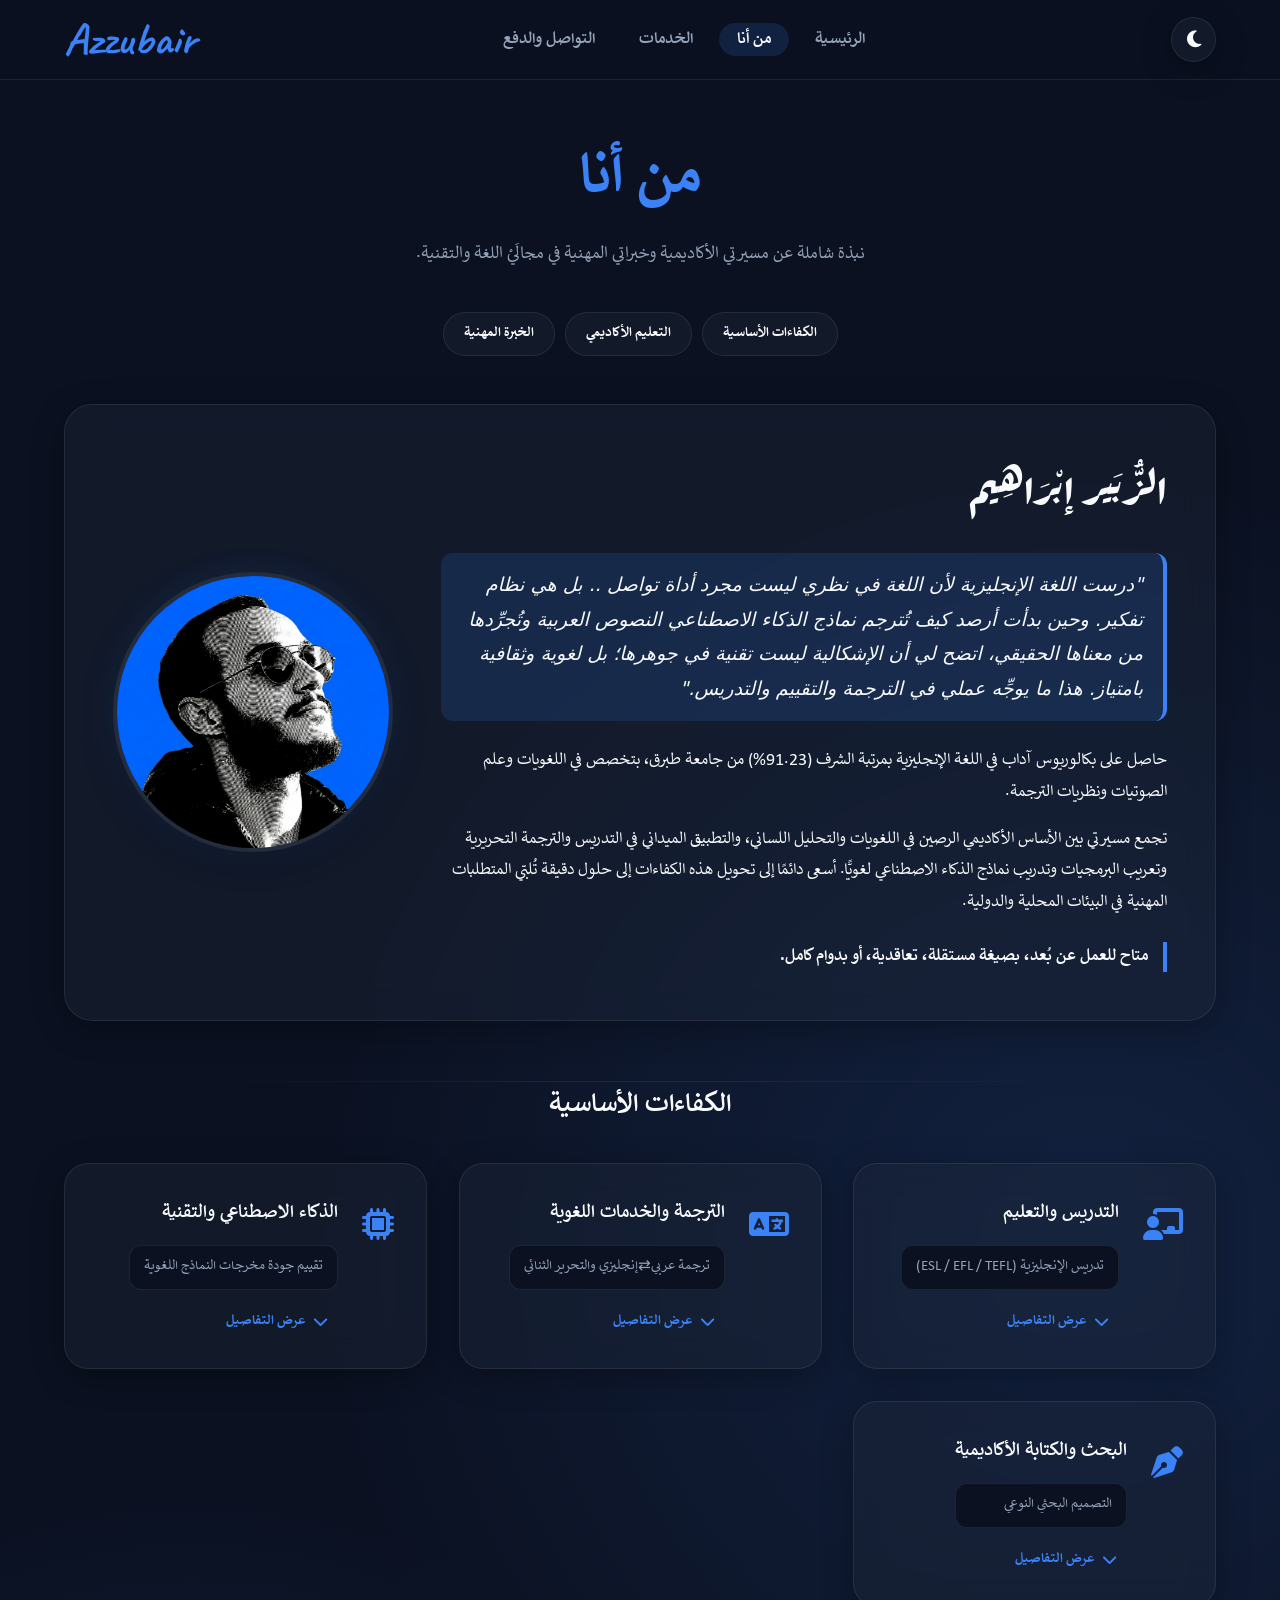
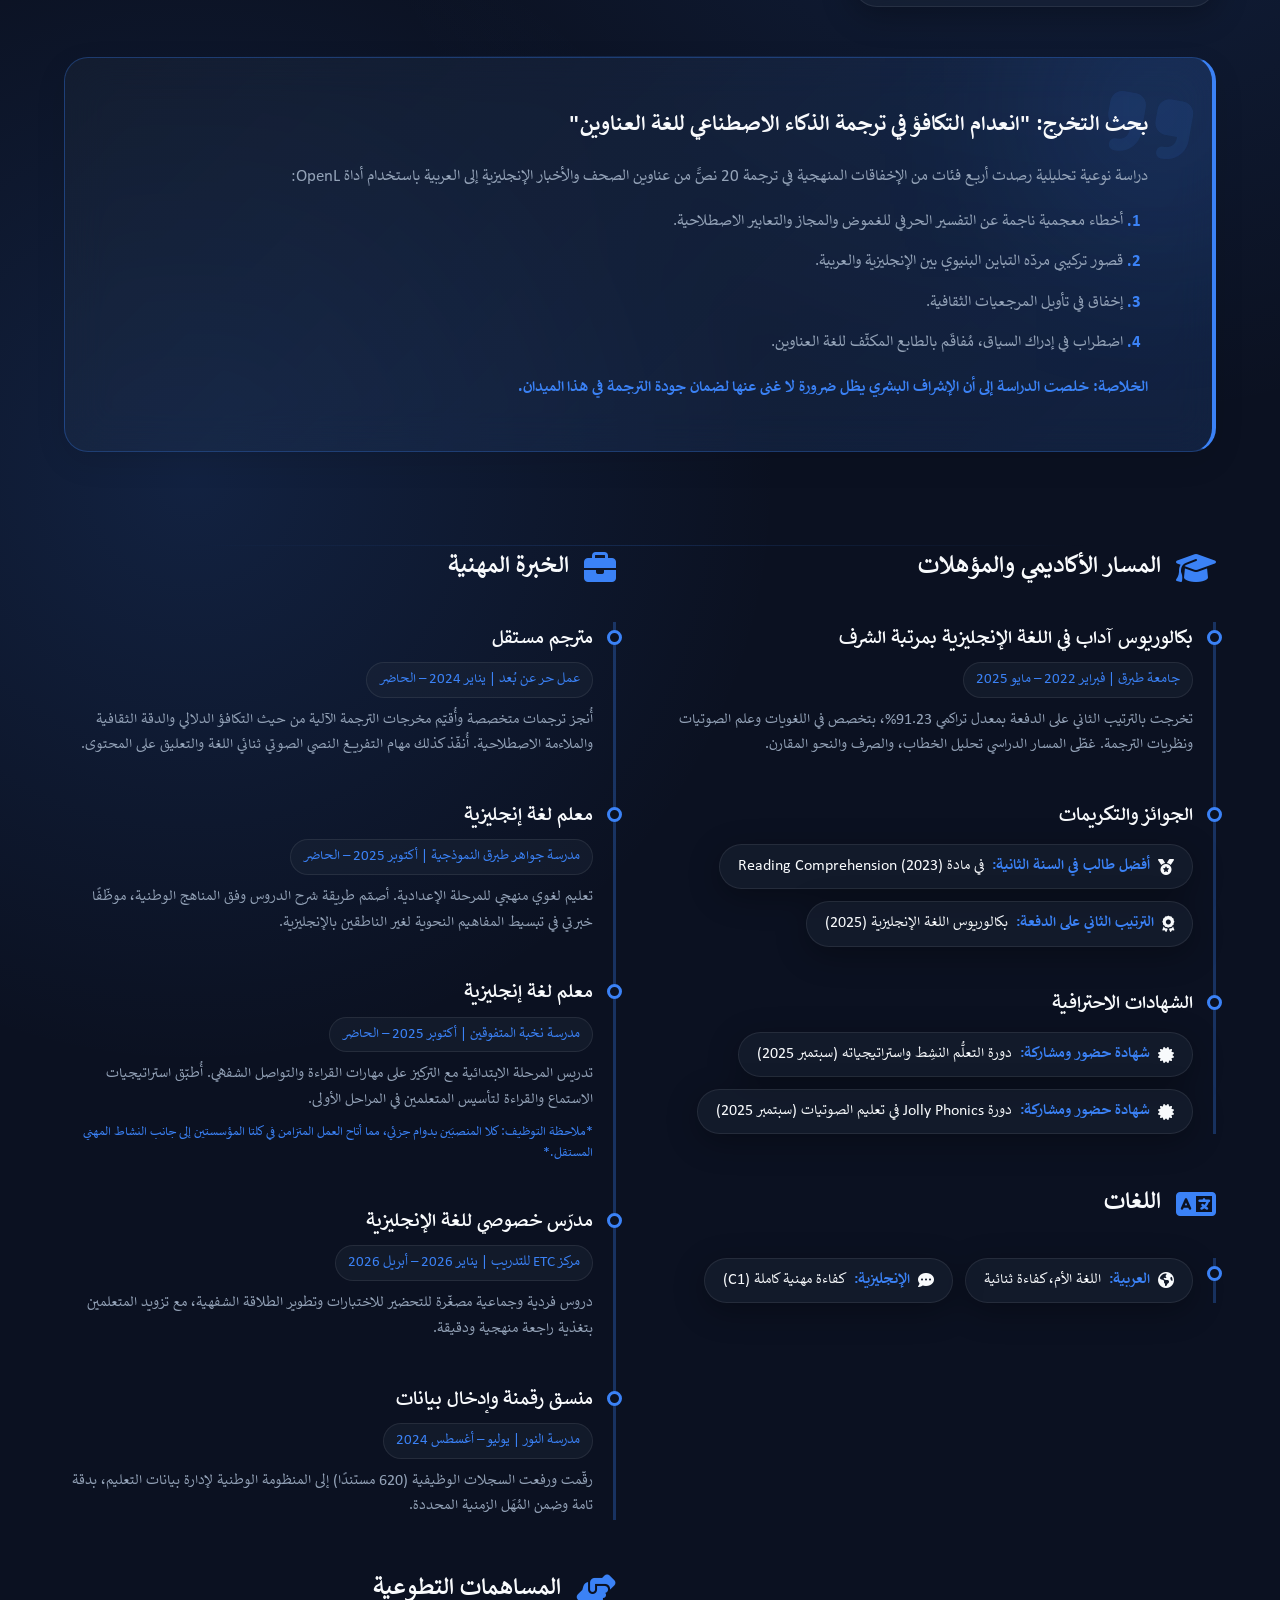
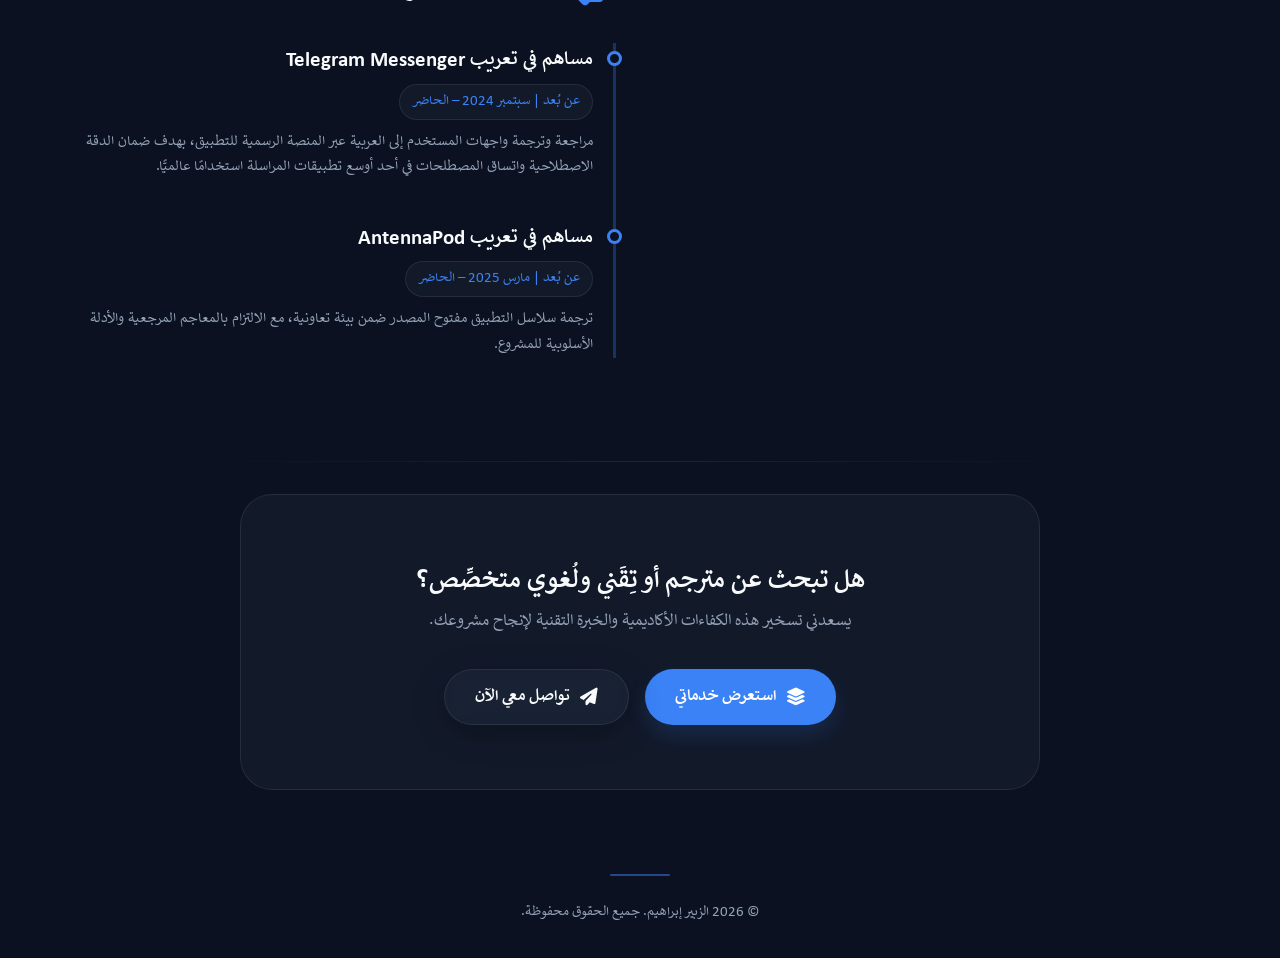
==== about.html @ def1ce0d "Update about.html" ====
<!DOCTYPE html>
<html lang="ar" dir="rtl">
<head>
  <meta charset="UTF-8" />
  <meta name="viewport" content="width=device-width, initial-scale=1.0" />
  <title>Azzubair | من أنا</title>
  <meta name="description" content="الزبير إبراهيم — مترجم عربي-إنجليزي ومقيّم لغوي للذكاء الاصطناعي. خريج لغة إنجليزية بمرتبة الشرف (91.23%)." />
  
  <link rel="stylesheet" href="https://cdnjs.cloudflare.com/ajax/libs/font-awesome/6.5.0/css/all.min.css" />
  <link rel="stylesheet" href="css/style.css" />
</head>
<body>

  <!-- شريط التنقل -->
  <nav id="navbar">
    <div class="container">
      <a href="index.html" class="logo">Azzubair</a>
      <ul class="nav-links" id="navLinks">
        <li><a href="index.html">الرئيسية</a></li>
        <li><a href="about.html" class="active">من أنا</a></li>
        <li><a href="services.html">الخدمات</a></li>
        <li><a href="contact.html">التواصل والدفع</a></li>
      </ul>
      <div class="nav-controls">
        <button class="theme-toggle" id="themeToggle" aria-label="تبديل الوضع"><i class="fas fa-sun"></i></button>
        <button class="hamburger" id="hamburger" aria-label="القائمة"><i class="fas fa-bars"></i></button>
      </div>
    </div>
  </nav>

  <div class="page-hero">
    <div class="container reveal">
      <h1>من أنا</h1>
      <p>نبذة شاملة عن مسيرتي الأكاديمية وخبراتي المهنية في مجالَيْ اللغة والتقنية.</p>
    </div>
  </div>

  <section class="about-hero" style="padding-top: 0; padding-bottom: 30px;">
    <div class="container">
      <div class="page-nav reveal">
        <a href="#skills">الكفاءات الأساسية</a>
        <a href="#education">التعليم الأكاديمي</a>
        <a href="#experience">الخبرة المهنية</a>
      </div>
      
      <div class="about-card reveal" style="margin-top: 2rem;">
        <div class="about-card-wrapper">
          <div class="about-text-content">
            <h2 style="font-family: 'Rakkas', serif !important; color: var(--text-main); font-size: 2.8rem; margin-bottom: 1.5rem; font-weight: 400;">الزُّبَير إبْرَاهِيم</h2>
            
            <div class="personal-voice">
              "درست اللغة الإنجليزية لأن اللغة في نظري ليست مجرد أداة تواصل .. بل هي نظام تفكير. وحين بدأت أرصد كيف تُترجم نماذج الذكاء الاصطناعي النصوص العربية وتُجرِّدها من معناها الحقيقي، اتضح لي أن الإشكالية ليست تقنية في جوهرها؛ بل لغوية وثقافية بامتياز. هذا ما يوجِّه عملي في الترجمة والتقييم والتدريس."
            </div>

            <p>حاصل على بكالوريوس آداب في اللغة الإنجليزية بمرتبة الشرف (91.23%) من جامعة طبرق، بتخصص في اللغويات وعلم الصوتيات ونظريات الترجمة.</p>
            <p style="margin-top: 1rem;">تجمع مسيرتي بين الأساس الأكاديمي الرصين في اللغويات والتحليل اللساني، والتطبيق الميداني في التدريس والترجمة التحريرية وتعريب البرمجيات وتدريب نماذج الذكاء الاصطناعي لغويًّا. أسعى دائمًا إلى تحويل هذه الكفاءات إلى حلول دقيقة تُلبّي المتطلبات المهنية في البيئات المحلية والدولية.</p>
            <p style="margin-top: 1.5rem; font-weight: bold; color: var(--text-main); font-size: 1.1rem; padding-right: 15px; border-right: 4px solid var(--primary);">
              متاح للعمل عن بُعد، بصيغة مستقلة، تعاقدية، أو بدوام كامل.
            </p>
          </div>
          <div class="about-image-content">
            <img src="profile.jpg" alt="الزبير إبراهيم" loading="lazy" class="about-profile-img" onerror="this.src='https://placehold.co/250x250/1E293B/3B82F6?text=Z'">
          </div>
        </div>
      </div>
    </div>
  </section>

  <section id="skills" style="padding-top: 0; padding-bottom: 50px;">
    <div class="container">
      <h3 class="subsection-title reveal">الكفاءات الأساسية</h3>
      <div class="terms-grid">
        <div class="term-card reveal">
          <div class="term-icon"><i class="fas fa-chalkboard-teacher"></i></div>
          <div class="term-content">
            <h3>التدريس والتعليم</h3>
            <div class="competency-tags" id="comp-1">
              <span class="comp-tag">تدريس الإنجليزية (ESL / EFL / TEFL)</span>
              <span class="comp-tag hidden-tag">التدريس الفردي والجماعي</span>
              <span class="comp-tag hidden-tag">تدريس الصوتيات</span>
              <span class="comp-tag hidden-tag">التعليم المتمايز وبناء ثقة المتعلم</span>
              <button class="expand-tags-btn" onclick="toggleTags('comp-1', this)"><i class="fas fa-chevron-down"></i> عرض التفاصيل</button>
            </div>
          </div>
        </div>

        <div class="term-card reveal">
          <div class="term-icon"><i class="fas fa-language"></i></div>
          <div class="term-content">
            <h3>الترجمة والخدمات اللغوية</h3>
            <div class="competency-tags" id="comp-2">
              <span class="comp-tag">ترجمة عربي⇄إنجليزي والتحرير الثنائي</span>
              <span class="comp-tag hidden-tag">مراجعة الترجمة الآلية وضبط جودتها (MTPE)</span>
              <span class="comp-tag hidden-tag">التعريب الثقافي وترجمة واجهات البرمجيات</span>
              <span class="comp-tag hidden-tag">التفريغ النصي الصوتي والترجمة المرئية</span>
              <button class="expand-tags-btn" onclick="toggleTags('comp-2', this)"><i class="fas fa-chevron-down"></i> عرض التفاصيل</button>
            </div>
          </div>
        </div>

        <div class="term-card reveal">
          <div class="term-icon"><i class="fas fa-microchip"></i></div>
          <div class="term-content">
            <h3>الذكاء الاصطناعي والتقنية</h3>
            <div class="competency-tags" id="comp-3">
              <span class="comp-tag">تقييم جودة مخرجات النماذج اللغوية</span>
              <span class="comp-tag hidden-tag">تحليل أخطاء الذكاء الاصطناعي (عربي/إنجليزي)</span>
              <span class="comp-tag hidden-tag">حُزم Office وWorkspace ورقمنة المستندات</span>
              <span class="comp-tag hidden-tag">أنظمة التشغيل: Windows وAndroid</span>
              <button class="expand-tags-btn" onclick="toggleTags('comp-3', this)"><i class="fas fa-chevron-down"></i> عرض التفاصيل</button>
            </div>
          </div>
        </div>

        <div class="term-card reveal">
          <div class="term-icon"><i class="fas fa-pen-nib"></i></div>
          <div class="term-content">
            <h3>البحث والكتابة الأكاديمية</h3>
            <div class="competency-tags" id="comp-4">
              <span class="comp-tag">التصميم البحثي النوعي</span>
              <span class="comp-tag hidden-tag">الكتابة الأكاديمية وفق أسلوب APA</span>
              <span class="comp-tag hidden-tag">إنشاء المحتوى ثنائي اللغة وتحريره</span>
              <button class="expand-tags-btn" onclick="toggleTags('comp-4', this)"><i class="fas fa-chevron-down"></i> عرض التفاصيل</button>
            </div>
          </div>
        </div>
      </div>
    </div>
  </section>

  <section style="padding-top: 0; padding-bottom: 30px;">
    <div class="container">
      <div class="research-highlight reveal">
        <i class="fas fa-quote-right"></i>
        <h3>بحث التخرج: "انعدام التكافؤ في ترجمة الذكاء الاصطناعي للغة العناوين"</h3>
        <p style="margin-bottom: 10px;">دراسة نوعية تحليلية رصدت أربع فئات من الإخفاقات المنهجية في ترجمة 20 نصًّ من عناوين الصحف والأخبار الإنجليزية إلى العربية باستخدام أداة OpenL:</p>
        <ul style="color: var(--text-muted); list-style-type: decimal; padding-right: 25px; line-height: 1.8;">
          <li>أخطاء معجمية ناجمة عن التفسير الحرفي للغموض والمجاز والتعابير الاصطلاحية.</li>
          <li>قصور تركيبي مردّه التباين البنيوي بين الإنجليزية والعربية.</li>
          <li>إخفاق في تأويل المرجعيات الثقافية.</li>
          <li>اضطراب في إدراك السياق، مُفاقَم بالطابع المكثّف للغة العناوين.</li>
        </ul>
        <p style="margin-top: 15px; font-weight: bold; color: var(--primary);">الخلاصة: خلصت الدراسة إلى أن الإشراف البشري يظل ضرورة لا غنى عنها لضمان جودة الترجمة في هذا الميدان.</p>
      </div>
    </div>
  </section>

  <section id="education" style="padding-top: 0;">
    <div class="container">
      <div class="resume-grid">
        
        <!-- العمود الأول: المسار الأكاديمي والمهارات -->
        <div class="resume-column reveal">
          <div class="resume-header">
            <i class="fas fa-graduation-cap"></i>
            <h3>المسار الأكاديمي والمؤهلات</h3>
          </div>
          <div class="timeline">
            <!-- 1. الشهادة الجامعية -->
            <div class="timeline-item">
              <h4>بكالوريوس آداب في اللغة الإنجليزية بمرتبة الشرف</h4>
              <span class="timeline-date">جامعة طبرق | فبراير 2022 – مايو 2025</span>
              <p>تخرجت بالترتيب الثاني على الدفعة بمعدل تراكمي 91.23%، بتخصص في اللغويات وعلم الصوتيات ونظريات الترجمة. غطّى المسار الدراسي تحليل الخطاب، والصرف والنحو المقارن.</p>
            </div>
            
            <!-- 2. الجوائز (بنظام القوالب الجديد) -->
            <div class="timeline-item">
              <h4>الجوائز والتكريمات</h4>
              <div class="lang-container">
                <span class="lang-tag"><i class="fas fa-medal"></i> <strong>أفضل طالب في السنة الثانية:</strong> في مادة Reading Comprehension (2023)</span>
                <span class="lang-tag"><i class="fas fa-award"></i> <strong>الترتيب الثاني على الدفعة:</strong> بكالوريوس اللغة الإنجليزية (2025)</span>
              </div>
            </div>

            <!-- 3. الشهادات (بنظام القوالب الجديد) -->
            <div class="timeline-item">
              <h4>الشهادات الاحترافية</h4>
              <div class="lang-container">
                <span class="lang-tag"><i class="fas fa-certificate"></i> <strong>شهادة حضور ومشاركة:</strong> دورة التعلُّم النشِط واستراتيجياته (سبتمبر 2025)</span>
                <span class="lang-tag"><i class="fas fa-certificate"></i> <strong>شهادة حضور ومشاركة:</strong> دورة Jolly Phonics في تعليم الصوتيات (سبتمبر 2025)</span>
              </div>
            </div>
          </div>
          
          <!-- 4. اللغات -->
          <div class="resume-header" style="margin-top: 3rem;">
            <i class="fas fa-language"></i>
            <h3>اللغات</h3>
          </div>
          <div class="timeline">
            <div class="timeline-item">
              <div class="lang-container">
                <span class="lang-tag"><i class="fas fa-globe-americas"></i> <strong>العربية:</strong> اللغة الأم، كفاءة ثنائية</span>
                <span class="lang-tag"><i class="fas fa-comment-dots"></i> <strong>الإنجليزية:</strong> كفاءة مهنية كاملة (C1)</span>
              </div>
            </div>
          </div>
        </div>

        <!-- العمود الثاني: الخبرة المهنية والتطوع -->
        <div class="resume-column reveal" id="experience">
          <div class="resume-header">
            <i class="fas fa-briefcase"></i>
            <h3>الخبرة المهنية</h3>
          </div>
          <div class="timeline">
            <!-- 1. العمل الحر -->
            <div class="timeline-item">
              <h4>مترجم مستقل</h4>
              <span class="timeline-date">عمل حر عن بُعد | يناير 2024 – الحاضر</span>
              <p>أُنجز ترجمات متخصصة وأُقيّم مخرجات الترجمة الآلية من حيث التكافؤ الدلالي والدقة الثقافية والملاءمة الاصطلاحية. أُنفّذ كذلك مهام التفريغ النصي الصوتي ثنائي اللغة والتعليق على المحتوى.</p>
            </div>
            <!-- 2. مدرسة جواهر -->
            <div class="timeline-item">
              <h4>معلم لغة إنجليزية</h4>
              <span class="timeline-date">مدرسة جواهر طبرق النموذجية | أكتوبر 2025 – الحاضر</span>
              <p>تعليم لغوي منهجي للمرحلة الإعدادية. أصمّم طريقة شرح الدروس وفق المناهج الوطنية، موظّفًا خبرتي في تبسيط المفاهيم النحوية لغير الناطقين بالإنجليزية.</p>
            </div>
            <!-- 3. مدرسة النخبة -->
            <div class="timeline-item">
              <h4>معلم لغة إنجليزية</h4>
              <span class="timeline-date">مدرسة نخبة المتفوقين | أكتوبر 2025 – الحاضر</span>
              <p>تدريس المرحلة الابتدائية مع التركيز على مهارات القراءة والتواصل الشفهي. أُطبّق استراتيجيات الاستماع والقراءة لتأسيس المتعلمين في المراحل الأولى.</p>
              <p style="font-size: 0.85rem; color: var(--primary); margin-top: 8px;">*ملاحظة التوظيف: كلا المنصبَين بدوام جزئي، مما أتاح العمل المتزامن في كلتا المؤسستين إلى جانب النشاط المهني المستقل.*</p>
            </div>
            <!-- 4. مركز ETC -->
            <div class="timeline-item">
              <h4>مدرّس خصوصي للغة الإنجليزية</h4>
              <span class="timeline-date">مركز ETC للتدريب | يناير 2026 – أبريل 2026</span>
              <p>دروس فردية وجماعية مصغّرة للتحضير للاختبارات وتطوير الطلاقة الشفهية، مع تزويد المتعلمين بتغذية راجعة منهجية ودقيقة.</p>
            </div>
            <!-- 5. رقمنة البيانات -->
            <div class="timeline-item">
              <h4>منسق رقمنة وإدخال بيانات</h4>
              <span class="timeline-date">مدرسة النور | يوليو – أغسطس 2024</span>
              <p>رقّمت ورفعت السجلات الوظيفية (620 مستندًا) إلى المنظومة الوطنية لإدارة بيانات التعليم، بدقة تامة وضمن المُهَل الزمنية المحددة.</p>
            </div>
          </div>

          <!-- المساهمات التطوعية تم دمجها هنا للتوازن البصري -->
          <div class="resume-header" style="margin-top: 3rem;" id="volunteer">
            <i class="fas fa-hands-helping"></i>
            <h3>المساهمات التطوعية</h3>
          </div>
          <div class="timeline">
            <div class="timeline-item">
              <h4>مساهم في تعريب Telegram Messenger</h4>
              <span class="timeline-date">عن بُعد | سبتمبر 2024 – الحاضر</span>
              <p>مراجعة وترجمة واجهات المستخدم إلى العربية عبر المنصة الرسمية للتطبيق، بهدف ضمان الدقة الاصطلاحية واتساق المصطلحات في أحد أوسع تطبيقات المراسلة استخدامًا عالميًّا.</p>
            </div>
            <div class="timeline-item">
              <h4>مساهم في تعريب AntennaPod</h4>
              <span class="timeline-date">عن بُعد | مارس 2025 – الحاضر</span>
              <p>ترجمة سلاسل التطبيق مفتوح المصدر ضمن بيئة تعاونية، مع الالتزام بالمعاجم المرجعية والأدلة الأسلوبية للمشروع.</p>
            </div>
          </div>

        </div>
      </div>
    </div>
  </section>

  <section style="padding-top: 0; padding-bottom: 20px;">
    <div class="container">
      <div class="about-cta reveal">
        <h2>هل تبحث عن مترجم أو تِقَني ولُغوي متخصِّص؟</h2>
        <p style="color: var(--text-muted); margin-bottom: 2rem;">يسعدني تسخير هذه الكفاءات الأكاديمية والخبرة التقنية لإنجاح مشروعك.</p>
        <div class="btn-group" style="justify-content: center;">
          <a href="services.html" class="btn btn-primary"><i class="fas fa-layer-group"></i> استعرض خدماتي</a>
          <a href="contact.html" class="btn btn-outline"><i class="fas fa-paper-plane"></i> تواصل معي الآن</a>
        </div>
      </div>
    </div>
  </section>

  <footer>
    <div class="container"><p>© 2026 الزبير إبراهيم. جميع الحقوق محفوظة.</p></div>
  </footer>

  <script data-goatcounter="https://azzubairx.goatcounter.com/count" async src="//gc.zgo.at/count.js"></script>
  <script data-goatcounter="https://azzubairx.goatcounter.com/count" async src="//gc.zgo.at/count.js"></script>
  <script>
    document.querySelectorAll('.reveal').forEach(el => el.classList.add('hidden'));
    
    const root = document.documentElement;
    const toggle = document.getElementById('themeToggle');
    const icon = toggle.querySelector('i');
    
    // ضبط الأيقونة حسب السمة المحملة
    if (root.getAttribute('data-theme') === 'light') { icon.className = 'fas fa-sun'; } else { icon.className = 'fas fa-moon'; }
    
    toggle.addEventListener('click', () => {
      const isDark = root.getAttribute('data-theme') === 'dark';
      const newTheme = isDark ? 'light' : 'dark';
      root.setAttribute('data-theme', newTheme);
      icon.className = isDark ? 'fas fa-sun' : 'fas fa-moon';
      localStorage.setItem('theme', newTheme);
    });

    window.matchMedia('(prefers-color-scheme: light)').addEventListener('change', (e) => {
      if (!localStorage.getItem('theme')) {
        const newTheme = e.matches ? 'light' : 'dark';
        root.setAttribute('data-theme', newTheme);
        icon.className = e.matches ? 'fas fa-sun' : 'fas fa-moon';
      }
    });

    const hamburger = document.getElementById('hamburger');
    const navLinks = document.getElementById('navLinks');
    const hamburgerIcon = hamburger.querySelector('i');
    hamburger.addEventListener('click', () => { navLinks.classList.toggle('active'); hamburgerIcon.className = navLinks.classList.contains('active') ? 'fas fa-times' : 'fas fa-bars'; });
    document.querySelectorAll('.nav-links a').forEach(link => { link.addEventListener('click', () => { navLinks.classList.remove('active'); hamburgerIcon.className = 'fas fa-bars'; }); });
    
    const revealObserver = new IntersectionObserver((entries, observer) => {
      entries.forEach(entry => { if (entry.isIntersecting) { entry.target.classList.remove('hidden'); entry.target.classList.add('active'); observer.unobserve(entry.target); } });
    }, { threshold: 0.1, rootMargin: "0px 0px -20px 0px" });
    document.querySelectorAll('.reveal').forEach(el => revealObserver.observe(el));
    
    const currentPath = window.location.pathname.split('/').pop();
    document.querySelectorAll('.nav-links a').forEach(link => {
      const href = link.getAttribute('href');
      if ((currentPath === '' && href === 'index.html') || href === currentPath) { link.classList.add('active'); }
    });
  </script>
</body>
</html>
---- css/style.css ----
/* ============================================================
   AZZUBAIR IBRAHIM — MULTI-PAGE GLASSMORPHISM PORTFOLIO
   Theme: Tech Blue · Glass Effect · Casa + Rakkas
   ============================================================ */

@import url('https://fonts.googleapis.com/css2?family=Caveat:wght@700&display=swap');
@import url('https://fonts.googleapis.com/css2?family=Rakkas&display=swap');

/* ── تعريف الخط المخصص (Casa) ── */
@font-face {
  font-family: 'Casa';
  src: url('../fonts/Casa.ttf') format('truetype');
  font-weight: normal;
  font-style: normal;
  font-display: swap;
}
@font-face {
  font-family: 'Casa';
  src: url('../fonts/CasaB.ttf') format('truetype');
  font-weight: bold;
  font-style: normal;
  font-display: swap;
}
@font-face {
  font-family: 'Casa';
  src: url('../fonts/CasaI.ttf') format('truetype');
  font-weight: normal;
  font-style: italic;
  font-display: swap;
}

:root {
  /* الوضع الليلي */
  --bg-main: #0B1121;
  --bg-glass: rgba(30, 41, 59, 0.4);
  --bg-nav: rgba(11, 17, 33, 0.95);
  --primary: #3B82F6;
  --primary-hover: #60A5FA;
  --primary-glass: rgba(59, 130, 246, 0.15);
  --text-main: #F8FAFC;
  --text-muted: #94A3B8;
  --border-glass: rgba(255, 255, 255, 0.08);
  --border-primary: rgba(59, 130, 246, 0.3);
  --shadow-glass: 0 8px 32px 0 rgba(0, 0, 0, 0.3);
  
  --space-xs: 0.5rem;
  --space-sm: 1rem;
  --space-md: 1.5rem;
  --space-lg: 2.5rem;
  --space-xl: 4rem;
  --primary-glow: rgba(59, 130, 246, 0.25);
  --shadow-hover: 0 16px 40px 0 rgba(59, 130, 246, 0.18);
}

[data-theme="light"] {
  /* الوضع النهاري */
  --bg-main: #F0F4F8;
  --bg-glass: rgba(255, 255, 255, 0.6);
  --bg-nav: rgba(255, 255, 255, 0.95);
  --primary: #2563EB;
  --primary-hover: #1D4ED8;
  --primary-glass: rgba(37, 99, 235, 0.1);
  --text-main: #0F172A;
  --text-muted: #475569;
  --border-glass: rgba(255, 255, 255, 1);
  --border-primary: rgba(37, 99, 235, 0.3);
  --shadow-glass: 0 8px 32px 0 rgba(31, 38, 135, 0.07);
  
  --primary-glow: rgba(37, 99, 235, 0.15);
  --shadow-hover: 0 16px 40px 0 rgba(37, 99, 235, 0.14);
}

/* ── 1. BASE & RESET ── */
*, *::before, *::after { margin: 0; padding: 0; box-sizing: border-box; }
html { scroll-behavior: smooth; max-width: 100vw; width: 100%; overflow-x: hidden; }

@media (prefers-reduced-motion: reduce) {
  *, *::before, *::after {
    animation-duration: 0.01ms !important; animation-iteration-count: 1 !important;
    transition-duration: 0.01ms !important; scroll-behavior: auto !important;
  }
  .reveal { opacity: 1 !important; transform: none !important; }
}

body {
  font-family: 'Casa', system-ui, -apple-system, sans-serif !important;
  font-size: 1.15rem; 
  background-color: var(--bg-main); color: var(--text-main);
  line-height: 1.7; direction: rtl;
  text-rendering: optimizeLegibility;
  -webkit-font-smoothing: antialiased;
  -moz-osx-font-smoothing: grayscale;
  transition: background-color 0.4s cubic-bezier(0.4, 0, 0.2, 1), color 0.4s cubic-bezier(0.4, 0, 0.2, 1);
  background-image: radial-gradient(circle at 15% 50%, var(--primary-glass), transparent 25%), radial-gradient(circle at 85% 30%, var(--primary-glass), transparent 25%);
  word-wrap: break-word;
}

a, .btn, .logo, .nav-links a { text-decoration: none !important; color: inherit; outline: none; }
ul { list-style: none; }
.container { width: 100%; max-width: 1200px; margin: 0 auto; padding: 0 24px; }

::-webkit-scrollbar { width: 6px; }
::-webkit-scrollbar-track { background: var(--bg-main); }
::-webkit-scrollbar-thumb { background: var(--border-primary); border-radius: 3px; }
::-webkit-scrollbar-thumb:hover { background: var(--primary); }

:focus-visible { outline: 2px solid var(--primary); outline-offset: 3px; border-radius: 4px; }

/* ── 2. NAVBAR ── */
nav {
  position: fixed; top: 0; left: 0; right: 0; background: var(--bg-nav);
  backdrop-filter: blur(16px); -webkit-backdrop-filter: blur(16px);
  border-bottom: 1px solid var(--border-glass); height: 80px; display: flex; align-items: center;
  z-index: 1000; transition: background-color 0.4s ease;
}
nav .container { display: flex; justify-content: space-between; align-items: center; flex-direction: row-reverse; }
.logo { font-family: 'Caveat', cursive !important; font-size: 2.8rem; font-weight: 700; color: var(--primary) !important; direction: ltr; }
.nav-links { display: flex; gap: 0.5rem; align-items: center; }

/* التعديل الجديد للـ Navbar Active/Hover */
.nav-links a { 
  font-weight: bold; font-size: 1.1rem; color: var(--text-muted) !important; 
  transition: all 0.3s ease; padding: 8px 18px; border-radius: 25px;
}
.nav-links a:hover, .nav-links a.active { 
  color: var(--text-main) !important; 
  background-color: var(--primary-glass);
}

.nav-controls { display: flex; align-items: center; gap: 1rem; flex-direction: row-reverse; }
.theme-toggle {
  background: var(--bg-glass); backdrop-filter: blur(10px); border: 1px solid var(--border-glass);
  color: var(--text-main); width: 45px; height: 45px; border-radius: 50%;
  cursor: pointer; display: flex; align-items: center; justify-content: center;
  font-size: 1.2rem; transition: all 0.3s ease; box-shadow: var(--shadow-glass);
}
.theme-toggle:hover { background: var(--primary); color: #fff; border-color: var(--primary); transform: rotate(30deg); }
.hamburger { display: none; background: none; border: none; color: var(--text-main); font-size: 1.8rem; cursor: pointer; }

/* ── 3. HERO SECTION (HOME & PAGES) ── */
#hero { min-height: 100vh; display: flex; align-items: center; padding-top: 120px; padding-bottom: 60px; }
.hero-wrapper { display: flex; align-items: center; justify-content: center; gap: 3rem; width: 100%; }
.hero-text { flex: 1; max-width: 650px; }

/* التعديل الجديد لعناوين الصفحات */
.hero-text h1 { font-family: 'Rakkas', serif !important; font-weight: 400; line-height: 1.2; color: var(--text-main); font-size: clamp(3rem, 6vw, 4.5rem); margin-bottom: 1.5rem; }
.page-hero h1 { font-family: 'Casa', system-ui, -apple-system, sans-serif !important; font-weight: bold !important; line-height: 1.3; font-size: clamp(2.5rem, 5vw, 4rem); color: var(--primary); margin-bottom: 1rem; }

.hero-text p { font-size: 1.2rem; color: var(--text-muted); margin-bottom: 2rem; }
.page-hero { padding-top: 140px; padding-bottom: 40px; text-align: center; }
.page-hero p { font-size: 1.2rem; color: var(--text-muted); max-width: 700px; margin: 0 auto; }

.btn-group { display: flex; gap: 1rem; flex-wrap: wrap; }
.btn {
  padding: 12px 30px; border-radius: 50px; font-size: 1.1rem; font-weight: bold;
  display: inline-flex; align-items: center; gap: 10px; border: none !important; cursor: pointer;
  transition: all 0.3s ease; backdrop-filter: blur(10px);
}
.btn-primary { background: var(--primary); color: #fff !important; box-shadow: 0 10px 20px var(--primary-glass); }
.btn-primary:hover { background: var(--primary-hover); transform: translateY(-3px); box-shadow: 0 15px 25px var(--primary-glass); }
.btn-outline { background: var(--bg-glass); color: var(--text-main) !important; border: 1px solid var(--border-glass) !important; box-shadow: var(--shadow-glass); }
.btn-outline:hover { border-color: var(--primary) !important; color: var(--primary) !important; transform: translateY(-3px); }

.hero-image { display: flex; justify-content: center; min-height: 350px; }
.hero-image img {
  width: 350px !important; height: 350px !important; aspect-ratio: 1 / 1 !important; object-fit: cover !important;
  border-radius: 50% !important; border: 4px solid var(--border-glass); 
  box-shadow: var(--shadow-glass), 0 0 40px var(--primary-glass); transition: all 0.4s ease;
}
.hero-image img:hover { transform: scale(1.02); border-color: var(--primary); }

.authority-badge {
  display: inline-flex; align-items: center; gap: 8px; background: var(--primary-glass); color: var(--primary);
  padding: 6px 16px; border-radius: 50px; font-weight: bold; font-size: 0.95rem; margin-bottom: 1.5rem; border: 1px solid var(--border-primary);
}
.scarcity-text { color: var(--primary) !important; font-weight: bold; margin-bottom: 2rem !important; }

/* ── 4. HOW WE WORK & SERVICES ── */
.steps-grid { display: grid; grid-template-columns: repeat(auto-fit, minmax(250px, 1fr)); gap: var(--space-lg); }
.step-card {
  background: var(--bg-glass); backdrop-filter: blur(16px); border: 1px solid var(--border-glass);
  border-radius: 24px; padding: 2.5rem 2rem; text-align: center; position: relative; box-shadow: var(--shadow-glass); transition: all 0.3s ease;
}
.step-card:hover { transform: translateY(-6px); border-color: var(--border-primary); box-shadow: var(--shadow-hover); }
.step-number {
  width: 50px; height: 50px; color: #fff; border-radius: 50%;
  display: flex; align-items: center; justify-content: center; font-size: 1.5rem; font-weight: bold;
  position: absolute; top: -25px; left: 50%; transform: translateX(-50%);
  background: linear-gradient(135deg, var(--primary), var(--primary-hover)); box-shadow: 0 6px 20px var(--primary-glow);
}
.step-card h3 { color: var(--text-main); margin-top: 1rem; margin-bottom: 0.5rem; font-size: 1.3rem;}
.step-card p { color: var(--text-muted); font-size: 1rem; margin-bottom: 0; }

section { padding: var(--space-xl) 0; position: relative; }
section:not(:last-of-type)::after {
  content: ''; position: absolute; bottom: 0; left: 15%; right: 15%; height: 1px;
  background: linear-gradient(90deg, transparent, var(--border-primary), transparent); opacity: 0.6;
}

.section-title { text-align: center; margin-bottom: 4rem; }
.section-title h2 { font-size: 2.5rem; color: var(--text-main); margin-bottom: 0.5rem; font-weight: bold; }
.section-title p { font-size: 1.1rem; color: var(--text-muted); }
.category-title { font-size: 1.5rem; color: var(--text-main); margin-top: 3rem; margin-bottom: 1.5rem; padding-bottom: 10px; border-bottom: 2px solid var(--primary-glass); display: inline-block; font-weight: bold; }

.services-grid { display: grid; grid-template-columns: repeat(auto-fill, minmax(280px, 1fr)); gap: 2rem; align-items: stretch; }
.service-card {
  background: var(--bg-glass); backdrop-filter: blur(16px); border: 1px solid var(--border-glass);
  border-radius: 28px; padding: 2.5rem 2rem; display: flex; flex-direction: column; box-shadow: var(--shadow-glass); transition: all 0.3s ease; height: 100%;
}
.service-card:hover { transform: translateY(-8px); border-color: var(--border-primary); }

.service-icon {
  width: 70px; height: 70px; background: var(--primary-glass); color: var(--primary); border-radius: 50%;
  display: flex; align-items: center; justify-content: center; font-size: 1.8rem; margin-bottom: 1.5rem; flex-shrink: 0;
  border: 1px solid var(--border-primary); transition: all 0.3s ease;
}
.service-card:hover .service-icon { background: var(--primary); color: #fff; transform: scale(1.08); }

.service-content { display: flex; flex-direction: column; flex-grow: 1; }
.service-content h3 { font-size: 1.3rem; color: var(--text-main); margin-bottom: 0.8rem; font-weight: bold; }
.service-content p { font-size: 1rem; color: var(--text-muted); flex-grow: 1; margin-bottom: 10px; }
.why-me {
  display: block; margin-top: auto; padding-top: 1rem; opacity: 0.9; color: var(--primary);
  border-top: 1px solid var(--border-primary); font-size: 0.95rem; font-weight: bold;
}

/* ── 5. PAYMENTS & TERMS ── */
.payments-grid { display: grid; grid-template-columns: repeat(auto-fit, minmax(240px, 1fr)); gap: 2rem; }
.payment-card {
  background: var(--bg-glass); backdrop-filter: blur(14px); -webkit-backdrop-filter: blur(14px);
  border: 1px solid var(--border-glass); border-radius: 16px; padding: 2rem;
  display: flex; flex-direction: column; align-items: center; justify-content: center; gap: 1.5rem;
  box-shadow: var(--shadow-glass); transition: all 0.3s ease;
}
.payment-card:hover { transform: translateY(-5px); border-color: var(--primary); }
.pay-logo-wrapper { height: 60px; width: 100%; display: flex; justify-content: center; align-items: center; }
.pay-logo { max-height: 100%; max-width: 100%; object-fit: contain; }
.payment-card span { font-weight: bold; font-size: 1.1rem; color: var(--text-main); text-align: center; }
.cash-icon { font-size: 3rem; color: #10B981; }

.terms-grid { display: grid; grid-template-columns: repeat(auto-fit, minmax(280px, 1fr)); gap: 2rem; }
.term-card {
  background: var(--bg-glass); backdrop-filter: blur(16px); border: 1px solid var(--border-glass);
  border-radius: 24px; padding: 2rem; display: flex; align-items: flex-start; gap: 1.5rem;
  box-shadow: var(--shadow-glass); transition: all 0.3s ease;
}
.term-card:hover { transform: translateY(-5px); border-color: var(--primary); }
.term-icon { font-size: 2rem; color: var(--primary); flex-shrink: 0; margin-top: 5px; }
.term-content h3 { font-size: 1.25rem; color: var(--text-main); margin-bottom: 0.5rem; font-weight: bold; }
.term-content p { font-size: 1rem; color: var(--text-muted); }

/* ── 6. CONTACT & FORM ── */
.contact-box {
  background: var(--bg-glass); backdrop-filter: blur(20px); border: 1px solid var(--border-glass);
  border-radius: 32px; padding: 4rem 2rem; text-align: center; box-shadow: var(--shadow-glass);
  max-width: 900px; margin: 0 auto;
}
.contact-form { max-width: 600px; margin: 0 auto 2rem auto; display: flex; flex-direction: column; gap: 1rem; text-align: right; }
.form-group { display: flex; gap: 1rem; }
.contact-form label { font-size: 0.95rem; color: var(--text-muted); font-weight: bold; width: 100%; }
.contact-form input, .contact-form textarea {
  width: 100%; background: var(--bg-main); border: 1px solid var(--border-glass); padding: 12px 20px;
  border-radius: 12px; color: var(--text-main); font-family: inherit; font-size: 1rem; transition: all 0.3s ease;
  margin-top: 5px;
}
.contact-form input:focus, .contact-form textarea:focus { outline: none; border-color: var(--primary); box-shadow: 0 0 0 3px var(--primary-glass); }

.form-submit { 
  width: 100%; justify-content: center; border-radius: 50px !important; 
  padding: 15px; font-size: 1.15rem; margin-top: 10px; letter-spacing: 0.5px;
}

.divider { display: flex; align-items: center; text-align: center; color: var(--text-muted); margin: 2rem 0; }
.divider::before, .divider::after { content: ''; flex: 1; border-bottom: 1px solid var(--border-glass); }
.divider span { padding: 0 10px; font-size: 0.95rem; }

.contact-links { display: flex; justify-content: center; flex-wrap: wrap; gap: 1.5rem; }
.contact-item {
  background: var(--bg-main); border: 1px solid var(--border-glass) !important;
  padding: 1rem 2rem; border-radius: 50px; font-weight: bold; font-size: 1.1rem; color: var(--text-main) !important;
  display: flex; align-items: center; gap: 10px; transition: all 0.3s ease;
}
.contact-item:hover { background: var(--primary); color: #fff !important; border-color: var(--primary) !important; transform: translateY(-3px); }
.contact-links div.contact-item { padding: 0.4rem 1rem; font-size: 0.9rem; width: fit-content; height: fit-content; align-self: center; opacity: 0.85; }

/* ── 7. ABOUT PAGE STYLES ── */
.about-card {
  background: var(--bg-glass); backdrop-filter: blur(16px); border: 1px solid var(--border-glass);
  border-radius: 28px; padding: 3rem; box-shadow: var(--shadow-glass); margin-bottom: 2rem;
}
.about-card-wrapper { display: flex; align-items: center; gap: 3rem; }
.about-text-content { flex: 1; }
.about-image-content { flex-shrink: 0; display: flex; justify-content: center; }
.about-profile-img {
  width: 280px !important; height: 280px !important; aspect-ratio: 1 / 1 !important; object-fit: cover !important;
  border-radius: 50% !important; border: 4px solid var(--border-glass); box-shadow: var(--shadow-glass), 0 0 30px var(--primary-glass);
}
.personal-voice {
  font-size: 1.2rem; color: var(--text-main); font-style: italic; margin: 1.5rem 0;
  line-height: 1.8; border-right: 4px solid var(--primary); padding-right: 15px;
  background: var(--primary-glass); padding: 15px 20px 15px 15px; border-radius: 12px;
}
.page-nav { display: flex; justify-content: center; flex-wrap: wrap; gap: 10px; margin-bottom: 3rem; }
.page-nav a {
  background: var(--bg-glass); border: 1px solid var(--border-glass) !important; padding: 8px 20px;
  border-radius: 50px; font-size: 0.95rem; font-weight: bold; color: var(--text-main) !important; transition: all 0.3s ease;
}
.page-nav a:hover { background: var(--primary); color: #fff !important; border-color: var(--primary) !important; transform: translateY(-2px); }

/* التصميم الجديد لبحث التخرج */
.research-highlight {
  background: linear-gradient(135deg, var(--bg-glass) 0%, var(--primary-glass) 100%);
  backdrop-filter: blur(20px); border: 1px solid var(--border-primary); border-right: 4px solid var(--primary);
  border-radius: 24px; padding: 3rem 4rem 3rem 2.5rem; margin-bottom: 4rem; box-shadow: 0 10px 30px rgba(0,0,0,0.1); position: relative; overflow: hidden;
}
.research-highlight::before {
  content: ''; position: absolute; top: -50px; right: -50px; width: 200px; height: 200px; background: var(--primary); filter: blur(100px); opacity: 0.2; z-index: 0;
}
.research-highlight > * { position: relative; z-index: 1; }
.research-highlight i.fa-quote-right {
  position: absolute; top: 20px; right: 20px; font-size: 6rem; color: var(--primary); opacity: 0.1; transform: rotate(10deg);
}
.research-highlight h3 { font-size: 1.5rem; color: var(--text-main); margin-bottom: 15px; font-weight: bold; }
.research-highlight p { color: var(--text-muted); font-size: 1.05rem; line-height: 1.8; }
.research-highlight ul { color: var(--text-muted); padding-right: 30px; line-height: 1.8; font-size: 1.05rem; margin-top: 15px; }
.research-highlight ul li { margin-bottom: 10px; position: relative; }
.research-highlight ul li::marker { color: var(--primary); font-weight: bold; }
.research-conclusion { margin-top: 25px; padding-top: 20px; border-top: 1px dashed var(--border-primary); font-weight: bold; color: var(--primary); font-size: 1.1rem; }

.subsection-title { font-size: 1.8rem; color: var(--text-main); margin-bottom: 2rem; text-align: center; font-weight: bold; }

.resume-grid { display: grid; grid-template-columns: repeat(auto-fit, minmax(280px, 1fr)); gap: 3rem; }
.resume-header { display: flex; align-items: center; gap: 15px; margin-bottom: 2rem; color: var(--primary); }
.resume-header h3 { font-size: 1.6rem; color: var(--text-main); font-weight: bold; }
.resume-header i { font-size: 2rem; }

.timeline { border-right: 3px solid var(--border-primary); padding-right: 20px; }
.timeline-item { position: relative; margin-bottom: 2.5rem; }
.timeline-item::before {
  content: ''; position: absolute; top: 8px; right: -29px; width: 15px; height: 15px;
  background: var(--bg-main); border: 3px solid var(--primary); border-radius: 50%;
  transition: background 0.3s ease;
}
.timeline-item:hover::before { background: var(--primary); }
.timeline-item h4 { font-size: 1.3rem; color: var(--text-main); margin-bottom: 5px; font-weight: bold;}
.timeline-date {
  display: inline-block; background: var(--bg-glass); padding: 4px 12px; border-radius: 20px;
  font-size: 0.95rem; color: var(--primary); margin-bottom: 10px; border: 1px solid var(--border-glass);
}
.timeline-item p { color: var(--text-muted); font-size: 1rem; line-height: 1.6; }

/* التصميم الجديد للجوائز والشهادات (Cards) */
.awards-container { display: flex; flex-direction: column; gap: 12px; margin-top: 15px; }
.award-card {
  background: var(--bg-glass); border: 1px solid var(--border-glass); padding: 14px 18px; border-radius: 16px;
  display: flex; align-items: center; gap: 15px; box-shadow: var(--shadow-glass); transition: all 0.3s ease; backdrop-filter: blur(10px);
}
.award-card:hover { transform: translateX(-5px); border-color: var(--primary); box-shadow: var(--shadow-hover); }
.award-icon {
  background: var(--primary-glass); color: var(--primary); width: 45px; height: 45px; border-radius: 50%;
  display: flex; align-items: center; justify-content: center; font-size: 1.3rem; flex-shrink: 0; border: 1px solid var(--border-primary);
}
.award-text { font-size: 0.95rem; color: var(--text-muted); line-height: 1.5; }
.award-text strong { color: var(--text-main); display: block; font-size: 1.05rem; margin-bottom: 2px; }

/* قسم اللغات */
.lang-container { display: flex; flex-wrap: wrap; gap: 12px; margin-top: 10px; }
.lang-tag {
  background: var(--bg-glass); border: 1px solid var(--border-glass); color: var(--text-main);
  padding: 8px 18px; border-radius: 50px; font-size: 1rem; display: inline-flex; align-items: center; gap: 8px; box-shadow: var(--shadow-glass);
}
.lang-tag strong { color: var(--primary); }

.competency-tags { display: flex; flex-direction: column; gap: 10px; margin-top: 15px; }
.comp-tag {
  background: var(--bg-main); border: 1px solid var(--border-glass); color: var(--text-muted);
  padding: 10px 14px; border-radius: 12px; font-size: 0.95rem; line-height: 1.5; transition: all 0.3s ease; display: block;
}
.comp-tag:hover { border-color: var(--primary); color: var(--text-main); transform: translateX(-5px); }
.hidden-tag { display: none; }
.competency-tags.expanded .hidden-tag { display: block; animation: fadeIn 0.4s ease; }
.expand-tags-btn {
  background: transparent; border: none; color: var(--primary); font-family: inherit;
  font-size: 0.95rem; font-weight: bold; cursor: pointer; display: inline-flex;
  align-items: center; gap: 8px; margin-top: 8px; padding: 5px 10px; border-radius: 8px; transition: all 0.3s ease;
}
.expand-tags-btn:hover { background: var(--primary-glass); }
.expand-tags-btn.active i { transform: rotate(180deg); }
@keyframes fadeIn { from { opacity: 0; transform: translateY(-10px); } to { opacity: 1; transform: translateY(0); } }

.about-cta { text-align: center; padding: 4rem 2rem; background: var(--bg-glass); border-radius: 32px; border: 1px solid var(--border-glass); margin: 2rem auto; max-width: 800px; }

/* ── 8. FOOTER & ANIMATIONS ── */
footer::before {
  content: ''; display: block; width: 60px; height: 2px;
  background: var(--primary); margin: 0 auto 1.5rem; border-radius: 2px; opacity: 0.5;
}
footer { text-align: center; padding: 2rem; color: var(--text-muted); position: relative; font-size: 0.93rem; }
.reveal { transition: opacity 0.8s ease-out, transform 0.8s ease-out; will-change: opacity, transform; }
.reveal.hidden { opacity: 0; transform: translateY(30px); }
.reveal.active { opacity: 1; transform: translateY(0); }

/* ── 9. RESPONSIVE ── */
@media (max-width: 992px) {
  .hero-wrapper { flex-direction: column-reverse; text-align: center; }
  .btn-group { justify-content: center; }
  .hero-image img { width: 300px !important; height: 300px !important; }
}
@media (max-width: 768px) {
  body { background-attachment: scroll; background-image: radial-gradient(circle at 50% 20%, var(--primary-glass), transparent 40%); }
  .hamburger { display: block; }
  .nav-links {
    position: fixed; top: 80px; left: 0; right: 0;
    background: var(--bg-nav); backdrop-filter: blur(20px); border-bottom: 1px solid var(--border-glass);
    flex-direction: column; padding: 2rem; gap: 1.5rem; align-items: stretch;
    clip-path: circle(0% at top right); transition: clip-path 0.4s ease-in-out;
  }
  .nav-links.active { clip-path: circle(150% at top right); }
  .nav-links a { font-size: 1.2rem; display: block; text-align: center; }
  .form-group { flex-direction: column; }
  .contact-item { width: 100%; justify-content: center; }
  .terms-grid { grid-template-columns: 1fr; }
  .term-card { flex-direction: column; align-items: center; text-align: center; }
  .term-icon { margin-top: 0; margin-bottom: 1rem; }
  .about-card { padding: 1.5rem; }
  .about-card-wrapper { flex-direction: column-reverse; text-align: center; gap: 2rem;}
  .personal-voice { text-align: right; font-size: 1.1rem; }
  .about-profile-img { width: 220px !important; height: 220px !important; margin: 0 auto; }
  .research-highlight { padding: 2rem 1.5rem 2rem 1.5rem; margin: 2rem 0; }
  .resume-grid { grid-template-columns: 1fr; gap: 2rem; }
}
@media (max-width: 480px) {
  .container { padding: 0 16px; }
  .btn { padding: 11px 22px; font-size: 1.05rem; }
  .section-title h2 { font-size: 1.8rem; }
  .contact-box { padding: 2rem 1rem; }
}
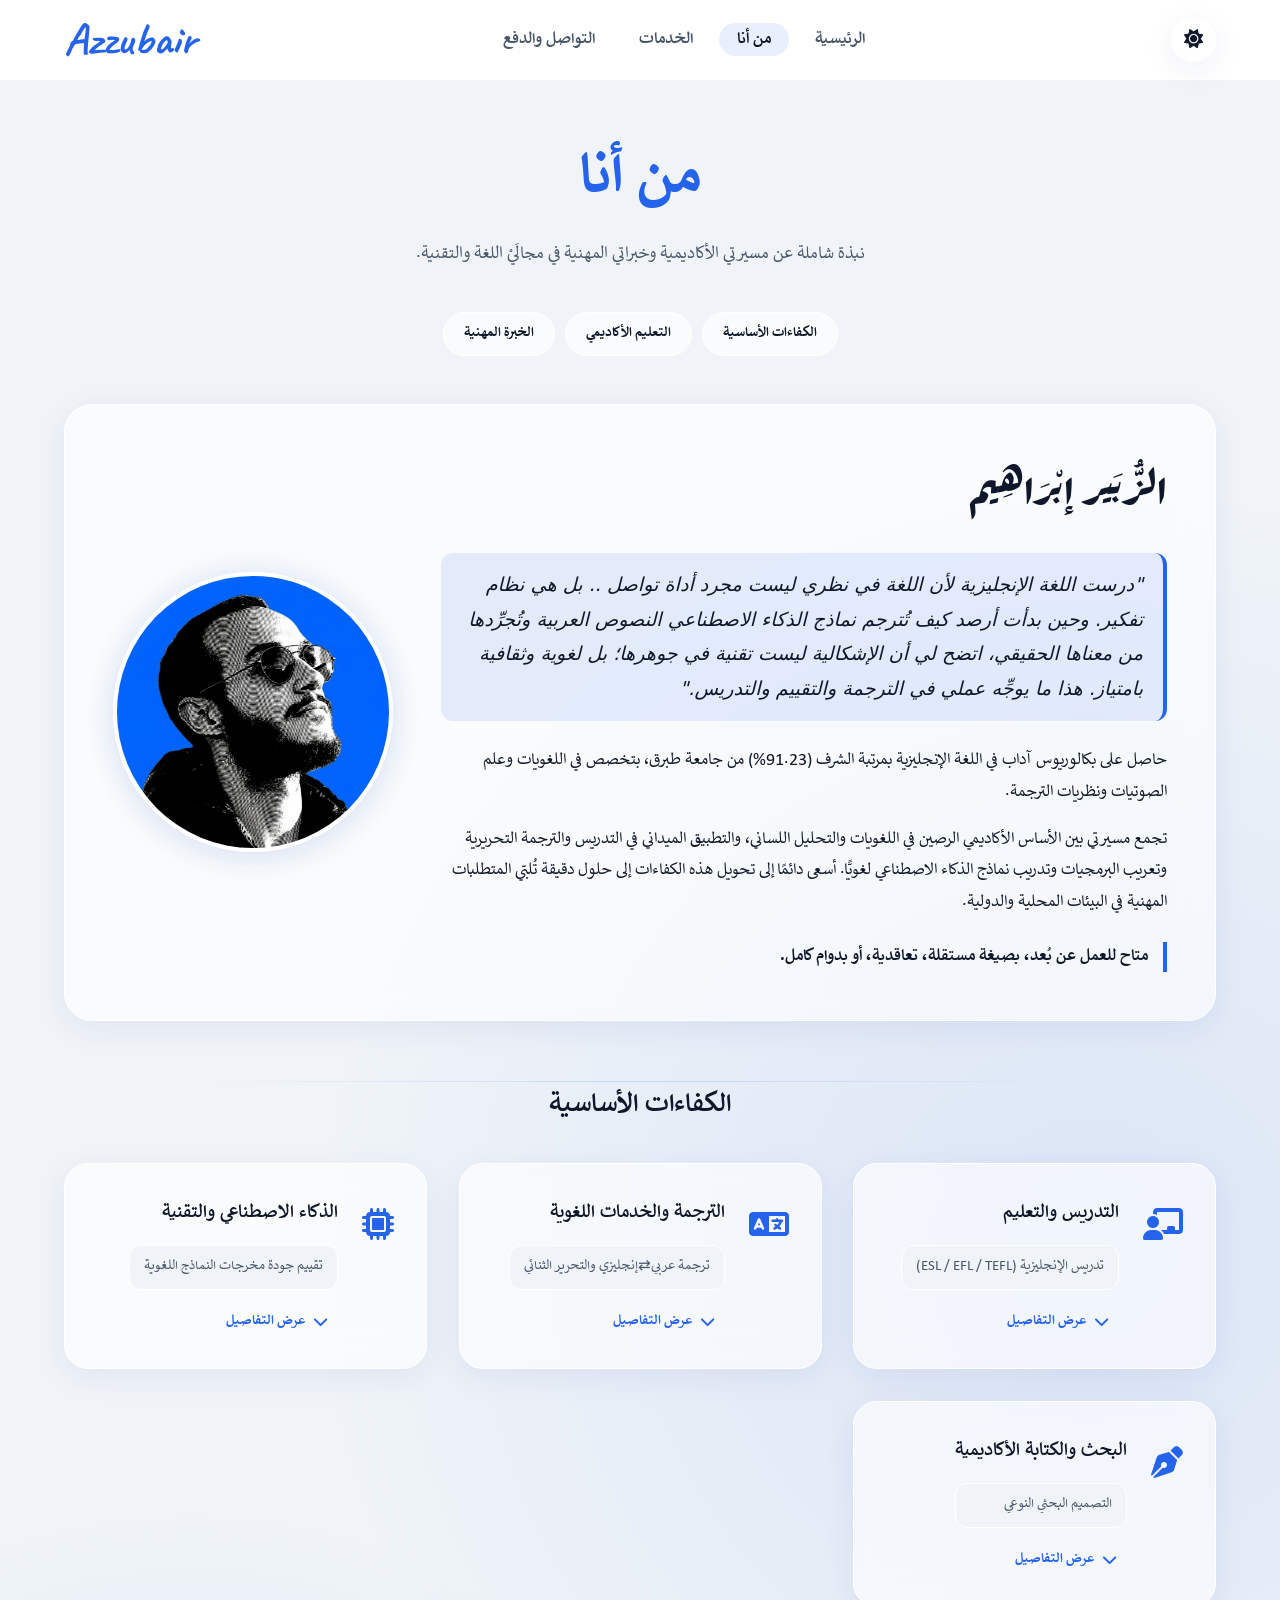
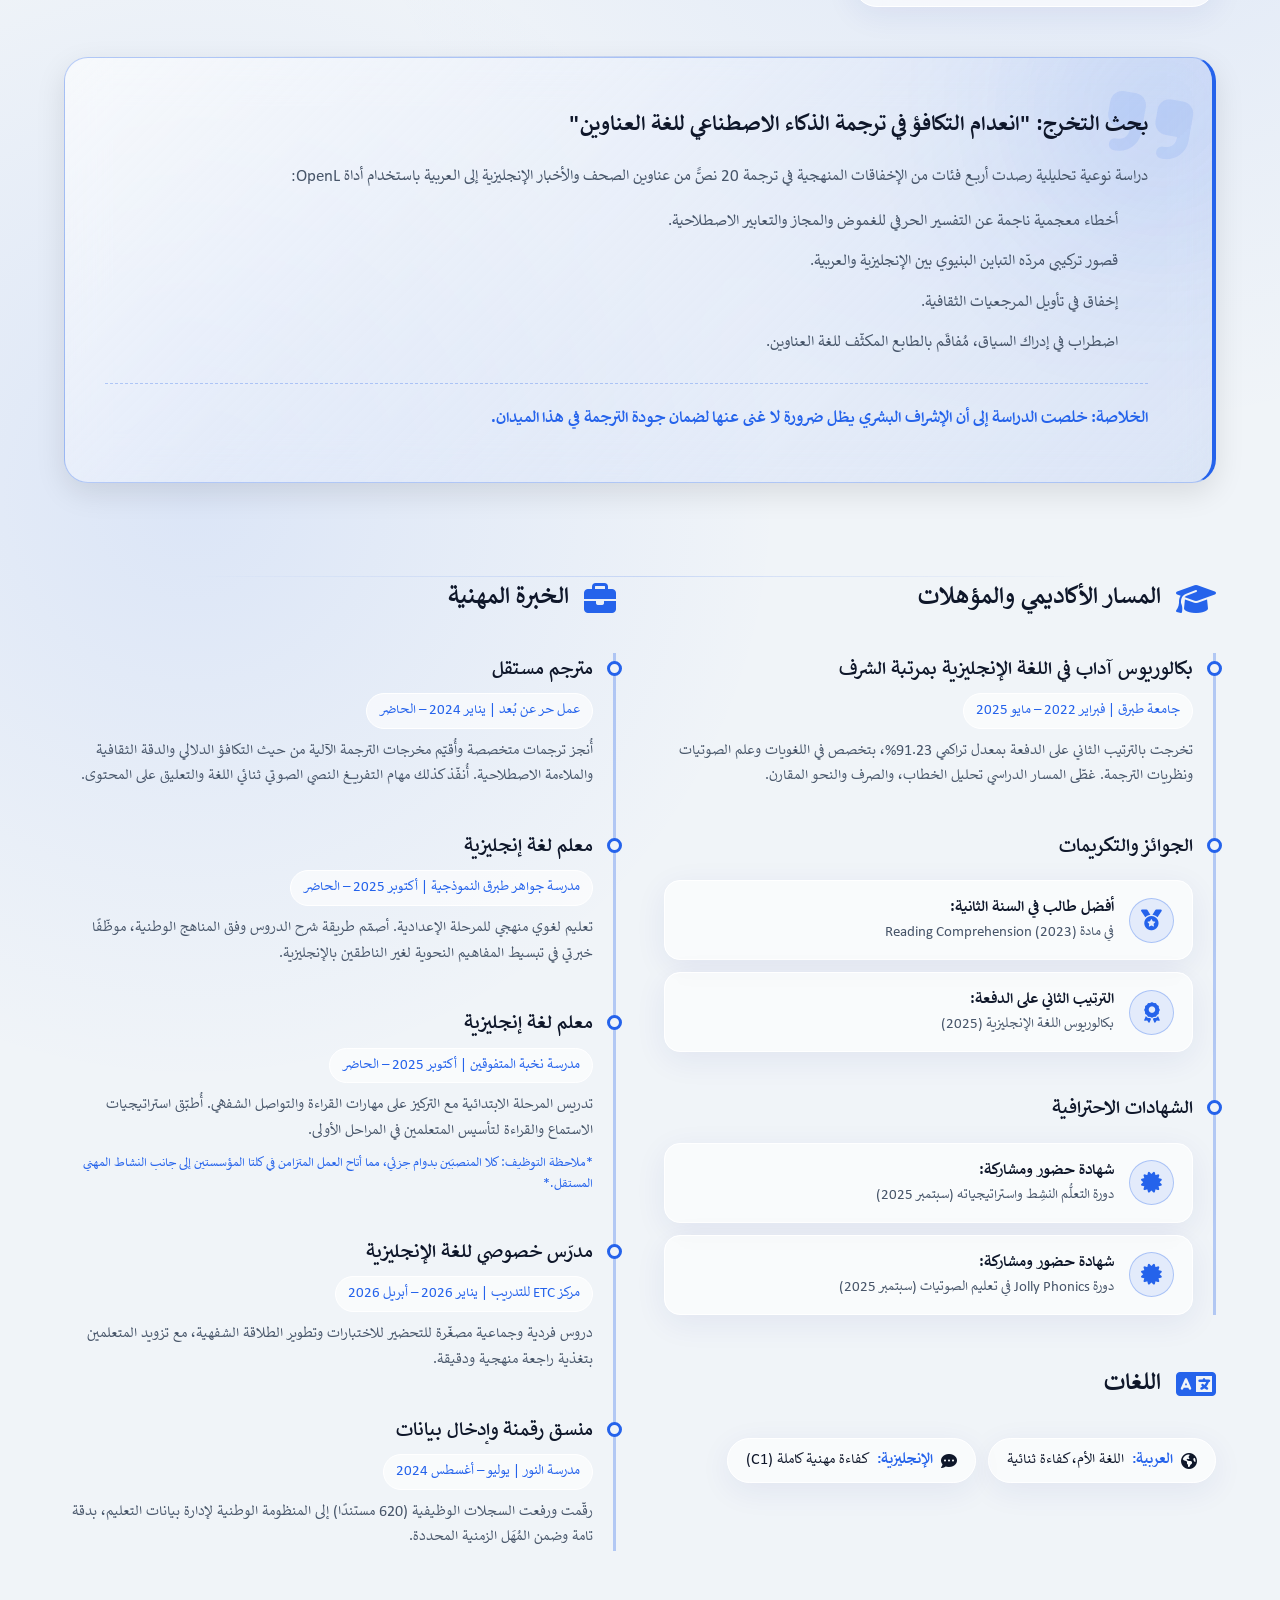
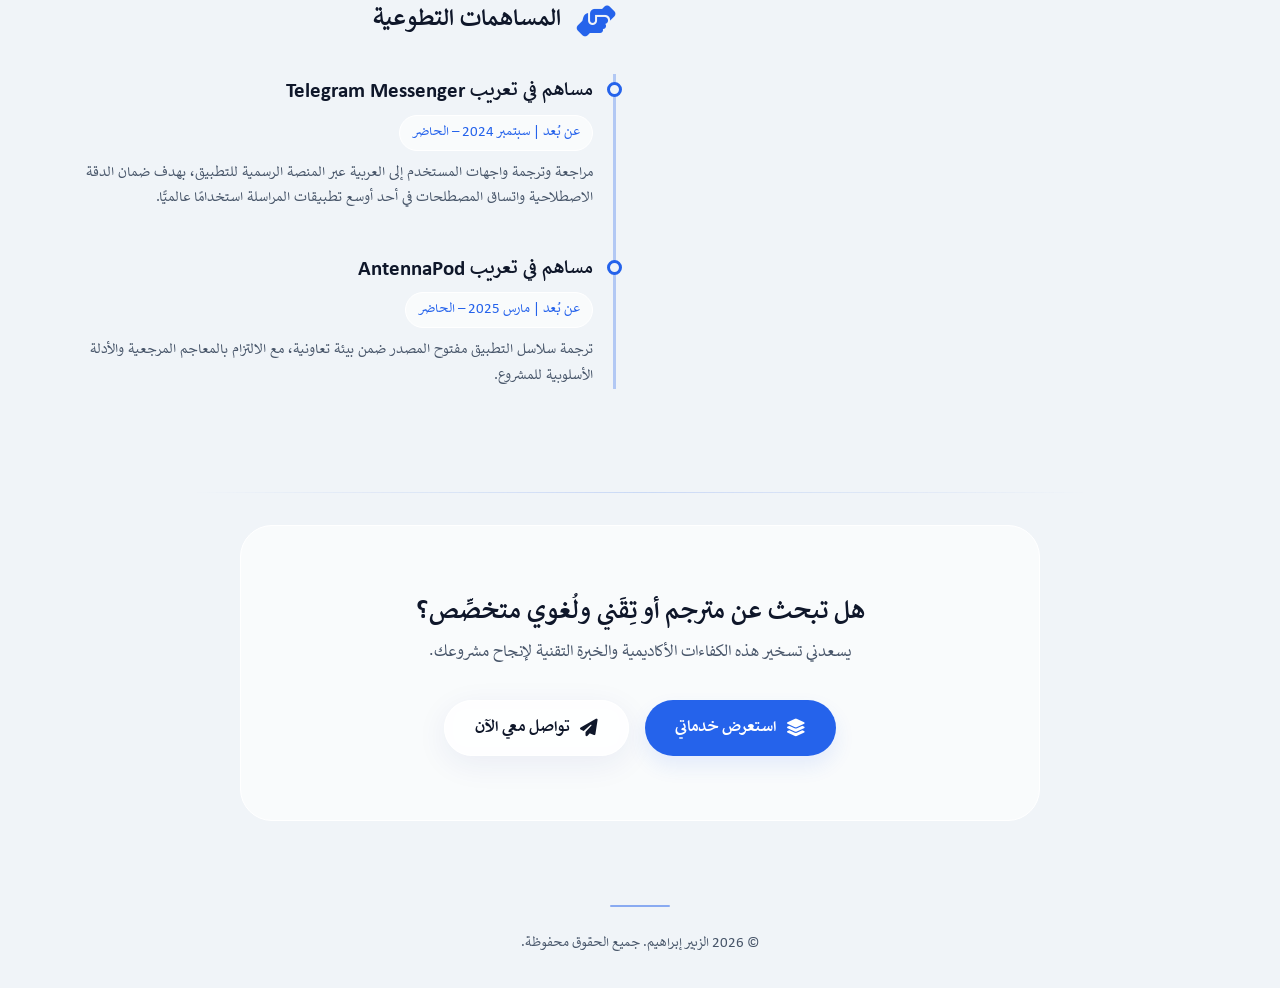
==== commit 35fb9448: "Update about.html" ====
--- a/about.html
+++ b/about.html
@@ -6,6 +6,14 @@
   <title>Azzubair | من أنا</title>
   <meta name="description" content="الزبير إبراهيم — مترجم عربي-إنجليزي ومقيّم لغوي للذكاء الاصطناعي. خريج لغة إنجليزية بمرتبة الشرف (91.23%)." />
   
+  <!-- سكربت تسريع المظهر لمنع التبديل المفاجئ للوضع المظلم -->
+  <script>
+    const savedTheme = localStorage.getItem('theme');
+    const systemPrefersLight = window.matchMedia && window.matchMedia('(prefers-color-scheme: light)').matches;
+    const currentTheme = savedTheme ? savedTheme : (systemPrefersLight ? 'light' : 'dark');
+    document.documentElement.setAttribute('data-theme', currentTheme);
+  </script>
+
   <link rel="stylesheet" href="https://cdnjs.cloudflare.com/ajax/libs/font-awesome/6.5.0/css/all.min.css" />
   <link rel="stylesheet" href="css/style.css" />
 </head>
@@ -22,7 +30,7 @@
         <li><a href="contact.html">التواصل والدفع</a></li>
       </ul>
       <div class="nav-controls">
-        <button class="theme-toggle" id="themeToggle" aria-label="تبديل الوضع"><i class="fas fa-sun"></i></button>
+        <button class="theme-toggle" id="themeToggle" aria-label="تبديل الوضع"><i class="fas fa-moon"></i></button>
         <button class="hamburger" id="hamburger" aria-label="القائمة"><i class="fas fa-bars"></i></button>
       </div>
     </div>
@@ -133,14 +141,16 @@
       <div class="research-highlight reveal">
         <i class="fas fa-quote-right"></i>
         <h3>بحث التخرج: "انعدام التكافؤ في ترجمة الذكاء الاصطناعي للغة العناوين"</h3>
-        <p style="margin-bottom: 10px;">دراسة نوعية تحليلية رصدت أربع فئات من الإخفاقات المنهجية في ترجمة 20 نصًّ من عناوين الصحف والأخبار الإنجليزية إلى العربية باستخدام أداة OpenL:</p>
-        <ul style="color: var(--text-muted); list-style-type: decimal; padding-right: 25px; line-height: 1.8;">
+        <p>دراسة نوعية تحليلية رصدت أربع فئات من الإخفاقات المنهجية في ترجمة 20 نصًّ من عناوين الصحف والأخبار الإنجليزية إلى العربية باستخدام أداة OpenL:</p>
+        <ul>
           <li>أخطاء معجمية ناجمة عن التفسير الحرفي للغموض والمجاز والتعابير الاصطلاحية.</li>
           <li>قصور تركيبي مردّه التباين البنيوي بين الإنجليزية والعربية.</li>
           <li>إخفاق في تأويل المرجعيات الثقافية.</li>
           <li>اضطراب في إدراك السياق، مُفاقَم بالطابع المكثّف للغة العناوين.</li>
         </ul>
-        <p style="margin-top: 15px; font-weight: bold; color: var(--primary);">الخلاصة: خلصت الدراسة إلى أن الإشراف البشري يظل ضرورة لا غنى عنها لضمان جودة الترجمة في هذا الميدان.</p>
+        <div class="research-conclusion">
+          الخلاصة: خلصت الدراسة إلى أن الإشراف البشري يظل ضرورة لا غنى عنها لضمان جودة الترجمة في هذا الميدان.
+        </div>
       </div>
     </div>
   </section>
@@ -163,37 +173,45 @@
               <p>تخرجت بالترتيب الثاني على الدفعة بمعدل تراكمي 91.23%، بتخصص في اللغويات وعلم الصوتيات ونظريات الترجمة. غطّى المسار الدراسي تحليل الخطاب، والصرف والنحو المقارن.</p>
             </div>
             
-            <!-- 2. الجوائز (بنظام القوالب الجديد) -->
+            <!-- 2. الجوائز -->
             <div class="timeline-item">
               <h4>الجوائز والتكريمات</h4>
-              <div class="lang-container">
-                <span class="lang-tag"><i class="fas fa-medal"></i> <strong>أفضل طالب في السنة الثانية:</strong> في مادة Reading Comprehension (2023)</span>
-                <span class="lang-tag"><i class="fas fa-award"></i> <strong>الترتيب الثاني على الدفعة:</strong> بكالوريوس اللغة الإنجليزية (2025)</span>
+              <div class="awards-container">
+                <div class="award-card">
+                  <div class="award-icon"><i class="fas fa-medal"></i></div>
+                  <div class="award-text"><strong>أفضل طالب في السنة الثانية:</strong> في مادة Reading Comprehension (2023)</div>
+                </div>
+                <div class="award-card">
+                  <div class="award-icon"><i class="fas fa-award"></i></div>
+                  <div class="award-text"><strong>الترتيب الثاني على الدفعة:</strong> بكالوريوس اللغة الإنجليزية (2025)</div>
+                </div>
               </div>
             </div>
 
-            <!-- 3. الشهادات (بنظام القوالب الجديد) -->
+            <!-- 3. الشهادات -->
             <div class="timeline-item">
               <h4>الشهادات الاحترافية</h4>
-              <div class="lang-container">
-                <span class="lang-tag"><i class="fas fa-certificate"></i> <strong>شهادة حضور ومشاركة:</strong> دورة التعلُّم النشِط واستراتيجياته (سبتمبر 2025)</span>
-                <span class="lang-tag"><i class="fas fa-certificate"></i> <strong>شهادة حضور ومشاركة:</strong> دورة Jolly Phonics في تعليم الصوتيات (سبتمبر 2025)</span>
+              <div class="awards-container">
+                <div class="award-card">
+                  <div class="award-icon"><i class="fas fa-certificate"></i></div>
+                  <div class="award-text"><strong>شهادة حضور ومشاركة:</strong> دورة التعلُّم النشِط واستراتيجياته (سبتمبر 2025)</div>
+                </div>
+                <div class="award-card">
+                  <div class="award-icon"><i class="fas fa-certificate"></i></div>
+                  <div class="award-text"><strong>شهادة حضور ومشاركة:</strong> دورة Jolly Phonics في تعليم الصوتيات (سبتمبر 2025)</div>
+                </div>
               </div>
             </div>
           </div>
           
-          <!-- 4. اللغات -->
+          <!-- 4. اللغات (بدون Timeline لتظهر بشكل مرتب) -->
           <div class="resume-header" style="margin-top: 3rem;">
             <i class="fas fa-language"></i>
             <h3>اللغات</h3>
           </div>
-          <div class="timeline">
-            <div class="timeline-item">
-              <div class="lang-container">
-                <span class="lang-tag"><i class="fas fa-globe-americas"></i> <strong>العربية:</strong> اللغة الأم، كفاءة ثنائية</span>
-                <span class="lang-tag"><i class="fas fa-comment-dots"></i> <strong>الإنجليزية:</strong> كفاءة مهنية كاملة (C1)</span>
-              </div>
-            </div>
+          <div class="lang-container">
+            <span class="lang-tag"><i class="fas fa-globe-americas"></i> <strong>العربية:</strong> اللغة الأم، كفاءة ثنائية</span>
+            <span class="lang-tag"><i class="fas fa-comment-dots"></i> <strong>الإنجليزية:</strong> كفاءة مهنية كاملة (C1)</span>
           </div>
         </div>
 
@@ -237,7 +255,6 @@
             </div>
           </div>
 
-          <!-- المساهمات التطوعية تم دمجها هنا للتوازن البصري -->
           <div class="resume-header" style="margin-top: 3rem;" id="volunteer">
             <i class="fas fa-hands-helping"></i>
             <h3>المساهمات التطوعية</h3>
@@ -278,8 +295,20 @@
   </footer>
 
   <script data-goatcounter="https://azzubairx.goatcounter.com/count" async src="//gc.zgo.at/count.js"></script>
-  <script data-goatcounter="https://azzubairx.goatcounter.com/count" async src="//gc.zgo.at/count.js"></script>
   <script>
+    // دالة عرض وإخفاء تفاصيل الكفاءات
+    function toggleTags(id, btn) {
+      const container = document.getElementById(id);
+      container.classList.toggle('expanded');
+      btn.classList.toggle('active');
+      if(container.classList.contains('expanded')) {
+        btn.innerHTML = '<i class="fas fa-chevron-up"></i> إخفاء التفاصيل';
+      } else {
+        btn.innerHTML = '<i class="fas fa-chevron-down"></i> عرض التفاصيل';
+      }
+    }
+
+    // إعدادات المظهر العام والأنيميشن
     document.querySelectorAll('.reveal').forEach(el => el.classList.add('hidden'));
     
     const root = document.documentElement;
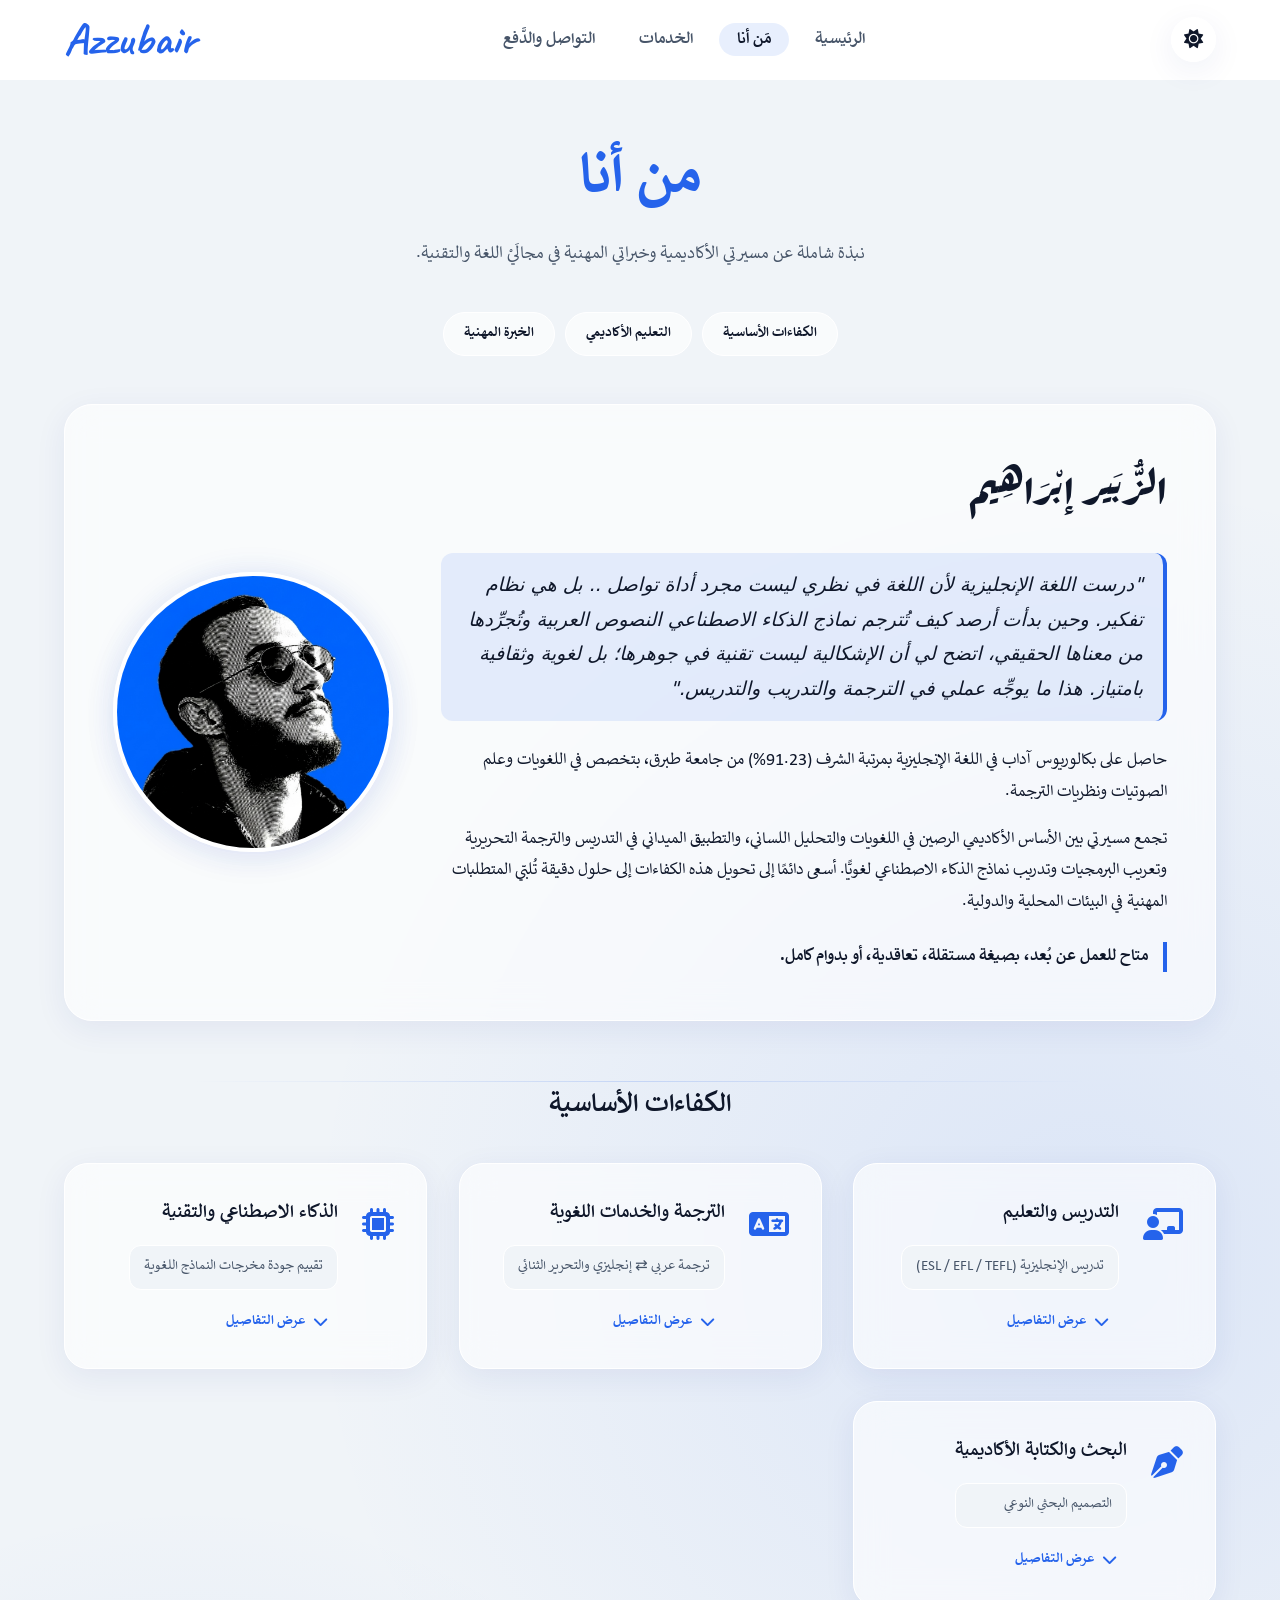
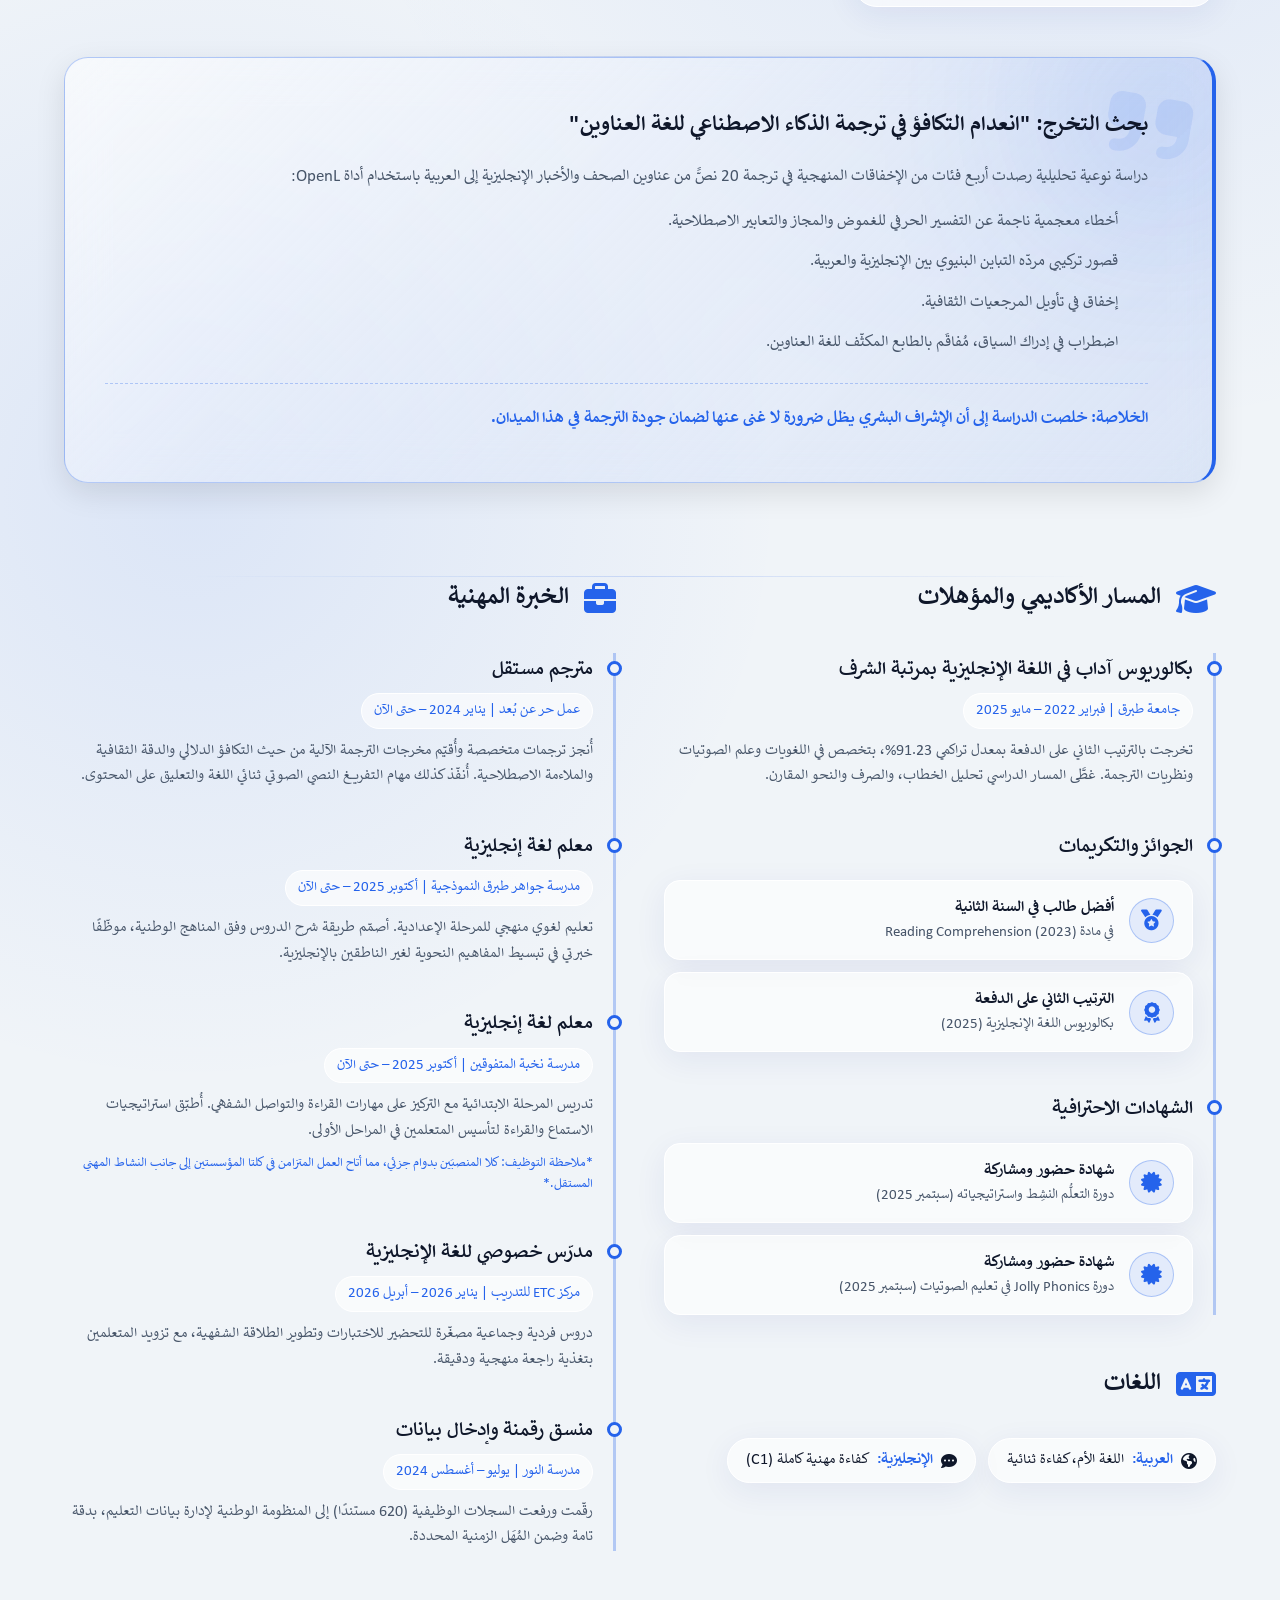
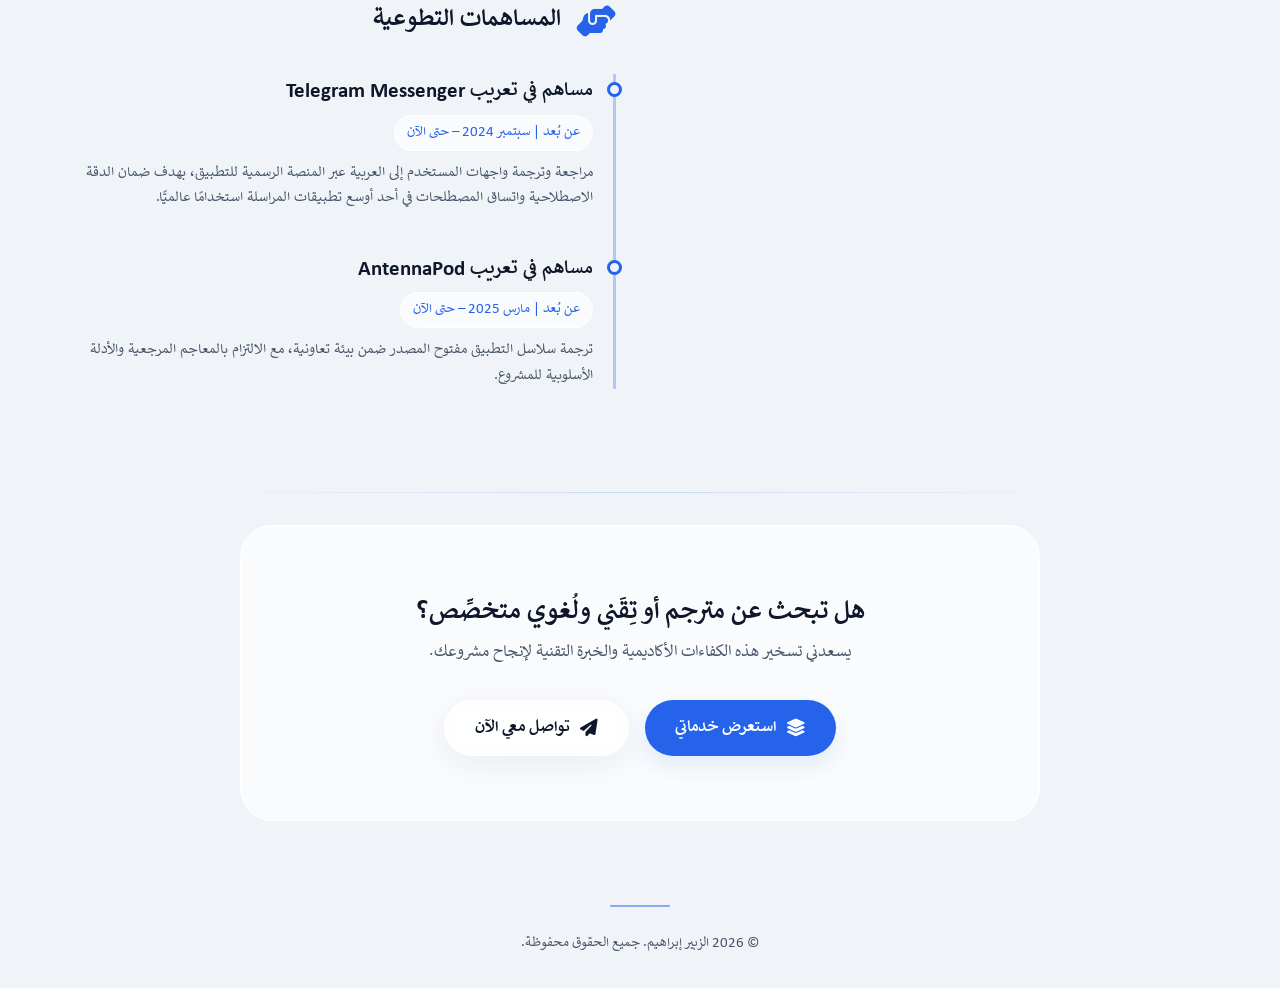
==== commit 27c2465b: "Update about.html" ====
--- a/about.html
+++ b/about.html
@@ -3,8 +3,8 @@
 <head>
   <meta charset="UTF-8" />
   <meta name="viewport" content="width=device-width, initial-scale=1.0" />
-  <title>Azzubair | من أنا</title>
-  <meta name="description" content="الزبير إبراهيم — مترجم عربي-إنجليزي ومقيّم لغوي للذكاء الاصطناعي. خريج لغة إنجليزية بمرتبة الشرف (91.23%)." />
+  <title>Azzubair | مَن أنا</title>
+  <meta name="description" content="الزبير إبراهيم — مترجم عربي ⇄ إنجليزي ومدرب لغوي للذكاء الاصطناعي. خريج لغة إنجليزية بمرتبة الشرف (91.23%)." />
   
   <!-- سكربت تسريع المظهر لمنع التبديل المفاجئ للوضع المظلم -->
   <script>
@@ -25,9 +25,9 @@
       <a href="index.html" class="logo">Azzubair</a>
       <ul class="nav-links" id="navLinks">
         <li><a href="index.html">الرئيسية</a></li>
-        <li><a href="about.html" class="active">من أنا</a></li>
+        <li><a href="about.html" class="active">مَن أنا</a></li>
         <li><a href="services.html">الخدمات</a></li>
-        <li><a href="contact.html">التواصل والدفع</a></li>
+        <li><a href="contact.html">التواصل والدَّفع</a></li>
       </ul>
       <div class="nav-controls">
         <button class="theme-toggle" id="themeToggle" aria-label="تبديل الوضع"><i class="fas fa-moon"></i></button>
@@ -57,7 +57,7 @@
             <h2 style="font-family: 'Rakkas', serif !important; color: var(--text-main); font-size: 2.8rem; margin-bottom: 1.5rem; font-weight: 400;">الزُّبَير إبْرَاهِيم</h2>
             
             <div class="personal-voice">
-              "درست اللغة الإنجليزية لأن اللغة في نظري ليست مجرد أداة تواصل .. بل هي نظام تفكير. وحين بدأت أرصد كيف تُترجم نماذج الذكاء الاصطناعي النصوص العربية وتُجرِّدها من معناها الحقيقي، اتضح لي أن الإشكالية ليست تقنية في جوهرها؛ بل لغوية وثقافية بامتياز. هذا ما يوجِّه عملي في الترجمة والتقييم والتدريس."
+              "درست اللغة الإنجليزية لأن اللغة في نظري ليست مجرد أداة تواصل .. بل هي نظام تفكير. وحين بدأت أرصد كيف تُترجم نماذج الذكاء الاصطناعي النصوص العربية وتُجرِّدها من معناها الحقيقي، اتضح لي أن الإشكالية ليست تقنية في جوهرها؛ بل لغوية وثقافية بامتياز. هذا ما يوجِّه عملي في الترجمة والتدريب والتدريس."
             </div>
 
             <p>حاصل على بكالوريوس آداب في اللغة الإنجليزية بمرتبة الشرف (91.23%) من جامعة طبرق، بتخصص في اللغويات وعلم الصوتيات ونظريات الترجمة.</p>
@@ -97,7 +97,7 @@
           <div class="term-content">
             <h3>الترجمة والخدمات اللغوية</h3>
             <div class="competency-tags" id="comp-2">
-              <span class="comp-tag">ترجمة عربي⇄إنجليزي والتحرير الثنائي</span>
+              <span class="comp-tag">ترجمة عربي ⇄ إنجليزي والتحرير الثنائي</span>
               <span class="comp-tag hidden-tag">مراجعة الترجمة الآلية وضبط جودتها (MTPE)</span>
               <span class="comp-tag hidden-tag">التعريب الثقافي وترجمة واجهات البرمجيات</span>
               <span class="comp-tag hidden-tag">التفريغ النصي الصوتي والترجمة المرئية</span>
@@ -170,7 +170,7 @@
             <div class="timeline-item">
               <h4>بكالوريوس آداب في اللغة الإنجليزية بمرتبة الشرف</h4>
               <span class="timeline-date">جامعة طبرق | فبراير 2022 – مايو 2025</span>
-              <p>تخرجت بالترتيب الثاني على الدفعة بمعدل تراكمي 91.23%، بتخصص في اللغويات وعلم الصوتيات ونظريات الترجمة. غطّى المسار الدراسي تحليل الخطاب، والصرف والنحو المقارن.</p>
+              <p>تخرجت بالترتيب الثاني على الدفعة بمعدل تراكمي 91.23%، بتخصص في اللغويات وعلم الصوتيات ونظريات الترجمة. غطَّى المسار الدراسي تحليل الخطاب، والصرف والنحو المقارن.</p>
             </div>
             
             <!-- 2. الجوائز -->
@@ -179,11 +179,11 @@
               <div class="awards-container">
                 <div class="award-card">
                   <div class="award-icon"><i class="fas fa-medal"></i></div>
-                  <div class="award-text"><strong>أفضل طالب في السنة الثانية:</strong> في مادة Reading Comprehension (2023)</div>
+                  <div class="award-text"><strong>أفضل طالب في السنة الثانية</strong> في مادة Reading Comprehension (2023)</div>
                 </div>
                 <div class="award-card">
                   <div class="award-icon"><i class="fas fa-award"></i></div>
-                  <div class="award-text"><strong>الترتيب الثاني على الدفعة:</strong> بكالوريوس اللغة الإنجليزية (2025)</div>
+                  <div class="award-text"><strong>الترتيب الثاني على الدفعة</strong> بكالوريوس اللغة الإنجليزية (2025)</div>
                 </div>
               </div>
             </div>
@@ -194,11 +194,11 @@
               <div class="awards-container">
                 <div class="award-card">
                   <div class="award-icon"><i class="fas fa-certificate"></i></div>
-                  <div class="award-text"><strong>شهادة حضور ومشاركة:</strong> دورة التعلُّم النشِط واستراتيجياته (سبتمبر 2025)</div>
+                  <div class="award-text"><strong>شهادة حضور ومشاركة</strong> دورة التعلُّم النشِط واستراتيجياته (سبتمبر 2025)</div>
                 </div>
                 <div class="award-card">
                   <div class="award-icon"><i class="fas fa-certificate"></i></div>
-                  <div class="award-text"><strong>شهادة حضور ومشاركة:</strong> دورة Jolly Phonics في تعليم الصوتيات (سبتمبر 2025)</div>
+                  <div class="award-text"><strong>شهادة حضور ومشاركة</strong> دورة Jolly Phonics في تعليم الصوتيات (سبتمبر 2025)</div>
                 </div>
               </div>
             </div>
@@ -225,19 +225,19 @@
             <!-- 1. العمل الحر -->
             <div class="timeline-item">
               <h4>مترجم مستقل</h4>
-              <span class="timeline-date">عمل حر عن بُعد | يناير 2024 – الحاضر</span>
+              <span class="timeline-date">عمل حر عن بُعد | يناير 2024 – حتى الآن</span>
               <p>أُنجز ترجمات متخصصة وأُقيّم مخرجات الترجمة الآلية من حيث التكافؤ الدلالي والدقة الثقافية والملاءمة الاصطلاحية. أُنفّذ كذلك مهام التفريغ النصي الصوتي ثنائي اللغة والتعليق على المحتوى.</p>
             </div>
             <!-- 2. مدرسة جواهر -->
             <div class="timeline-item">
               <h4>معلم لغة إنجليزية</h4>
-              <span class="timeline-date">مدرسة جواهر طبرق النموذجية | أكتوبر 2025 – الحاضر</span>
+              <span class="timeline-date">مدرسة جواهر طبرق النموذجية | أكتوبر 2025 – حتى الآن</span>
               <p>تعليم لغوي منهجي للمرحلة الإعدادية. أصمّم طريقة شرح الدروس وفق المناهج الوطنية، موظّفًا خبرتي في تبسيط المفاهيم النحوية لغير الناطقين بالإنجليزية.</p>
             </div>
             <!-- 3. مدرسة النخبة -->
             <div class="timeline-item">
               <h4>معلم لغة إنجليزية</h4>
-              <span class="timeline-date">مدرسة نخبة المتفوقين | أكتوبر 2025 – الحاضر</span>
+              <span class="timeline-date">مدرسة نخبة المتفوقين | أكتوبر 2025 – حتى الآن</span>
               <p>تدريس المرحلة الابتدائية مع التركيز على مهارات القراءة والتواصل الشفهي. أُطبّق استراتيجيات الاستماع والقراءة لتأسيس المتعلمين في المراحل الأولى.</p>
               <p style="font-size: 0.85rem; color: var(--primary); margin-top: 8px;">*ملاحظة التوظيف: كلا المنصبَين بدوام جزئي، مما أتاح العمل المتزامن في كلتا المؤسستين إلى جانب النشاط المهني المستقل.*</p>
             </div>
@@ -262,12 +262,12 @@
           <div class="timeline">
             <div class="timeline-item">
               <h4>مساهم في تعريب Telegram Messenger</h4>
-              <span class="timeline-date">عن بُعد | سبتمبر 2024 – الحاضر</span>
+              <span class="timeline-date">عن بُعد | سبتمبر 2024 – حتى الآن</span>
               <p>مراجعة وترجمة واجهات المستخدم إلى العربية عبر المنصة الرسمية للتطبيق، بهدف ضمان الدقة الاصطلاحية واتساق المصطلحات في أحد أوسع تطبيقات المراسلة استخدامًا عالميًّا.</p>
             </div>
             <div class="timeline-item">
               <h4>مساهم في تعريب AntennaPod</h4>
-              <span class="timeline-date">عن بُعد | مارس 2025 – الحاضر</span>
+              <span class="timeline-date">عن بُعد | مارس 2025 – حتى الآن</span>
               <p>ترجمة سلاسل التطبيق مفتوح المصدر ضمن بيئة تعاونية، مع الالتزام بالمعاجم المرجعية والأدلة الأسلوبية للمشروع.</p>
             </div>
           </div>
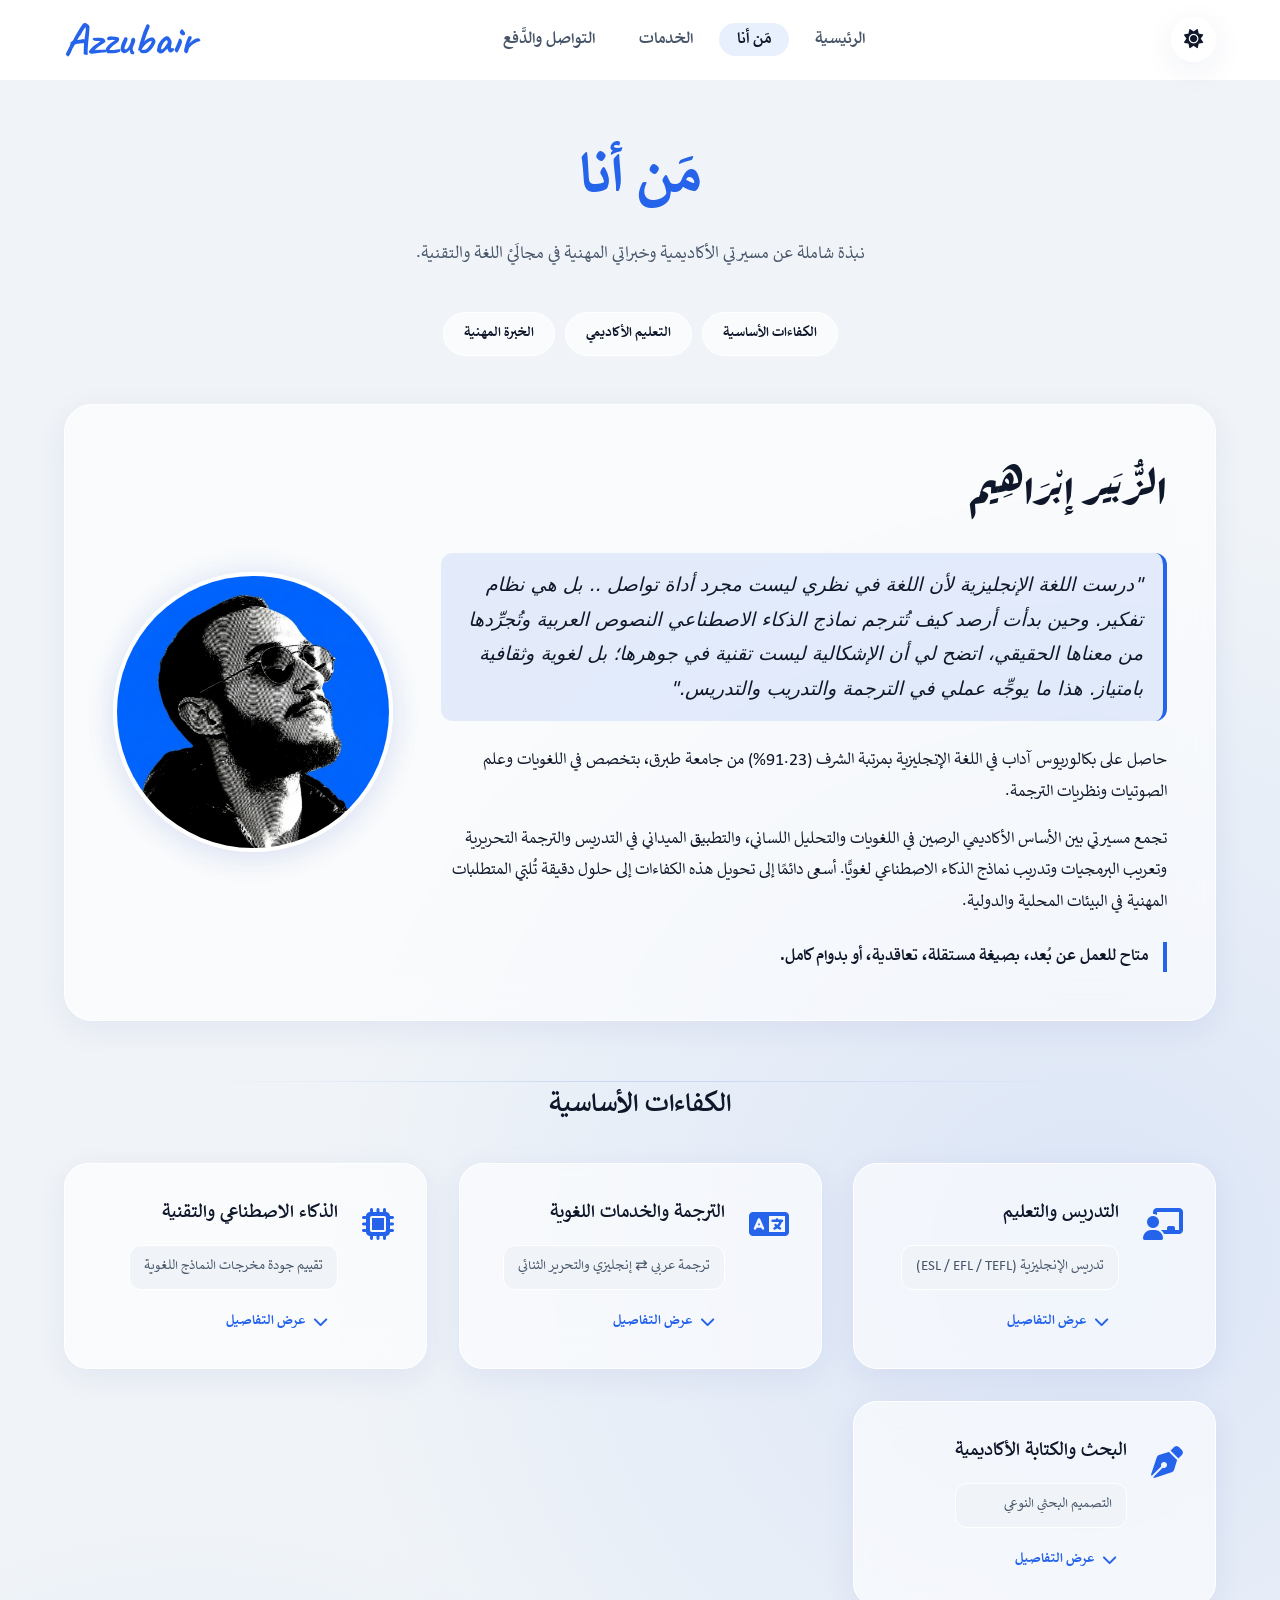
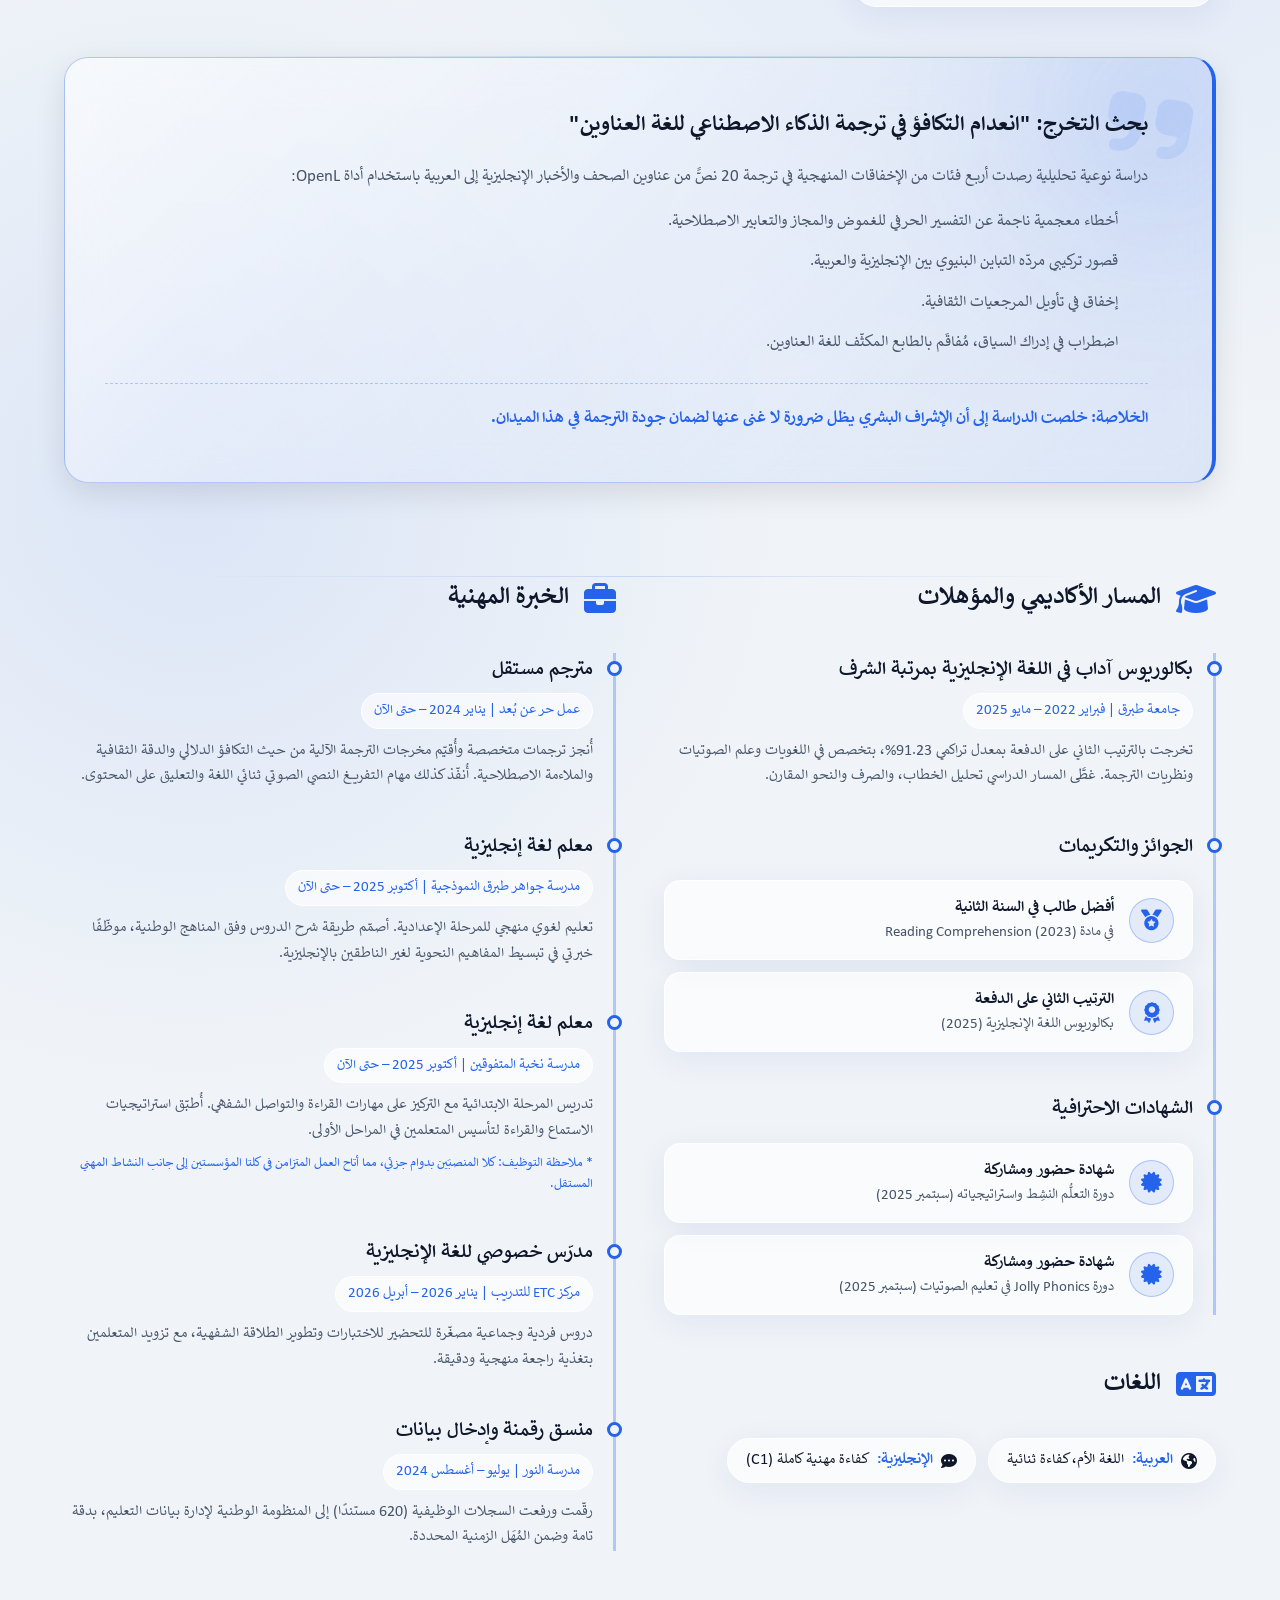
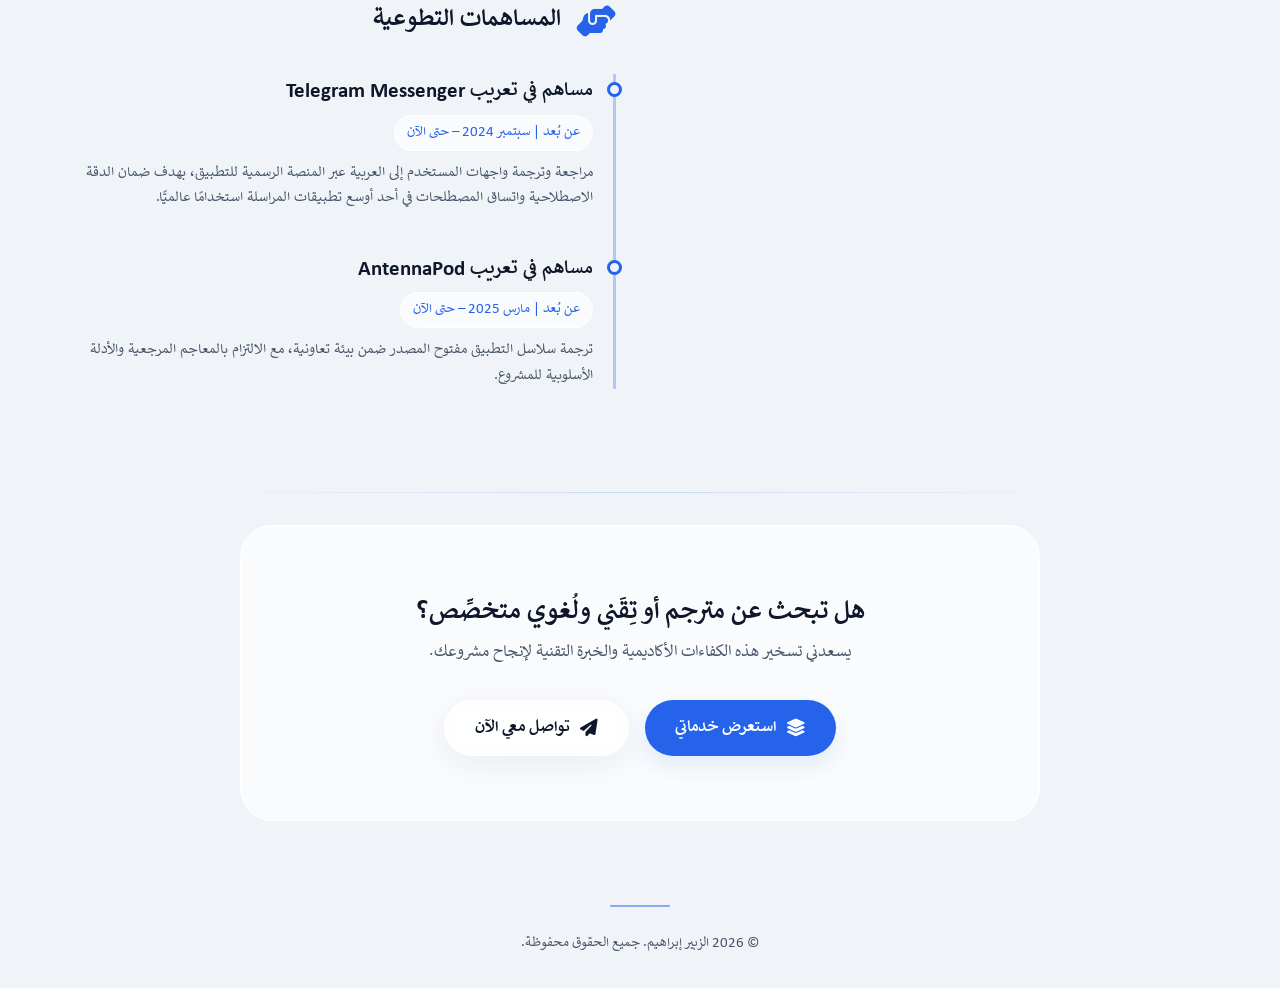
==== commit 27bfbbab: "Update about.html" ====
--- a/about.html
+++ b/about.html
@@ -38,7 +38,7 @@
 
   <div class="page-hero">
     <div class="container reveal">
-      <h1>من أنا</h1>
+      <h1>مَن أنا</h1>
       <p>نبذة شاملة عن مسيرتي الأكاديمية وخبراتي المهنية في مجالَيْ اللغة والتقنية.</p>
     </div>
   </div>
@@ -239,7 +239,7 @@
               <h4>معلم لغة إنجليزية</h4>
               <span class="timeline-date">مدرسة نخبة المتفوقين | أكتوبر 2025 – حتى الآن</span>
               <p>تدريس المرحلة الابتدائية مع التركيز على مهارات القراءة والتواصل الشفهي. أُطبّق استراتيجيات الاستماع والقراءة لتأسيس المتعلمين في المراحل الأولى.</p>
-              <p style="font-size: 0.85rem; color: var(--primary); margin-top: 8px;">*ملاحظة التوظيف: كلا المنصبَين بدوام جزئي، مما أتاح العمل المتزامن في كلتا المؤسستين إلى جانب النشاط المهني المستقل.*</p>
+              <p style="font-size: 0.85rem; color: var(--primary); margin-top: 8px;">* ملاحظة التوظيف: كلا المنصبَين بدوام جزئي، مما أتاح العمل المتزامن في كلتا المؤسستين إلى جانب النشاط المهني المستقل.</p>
             </div>
             <!-- 4. مركز ETC -->
             <div class="timeline-item">
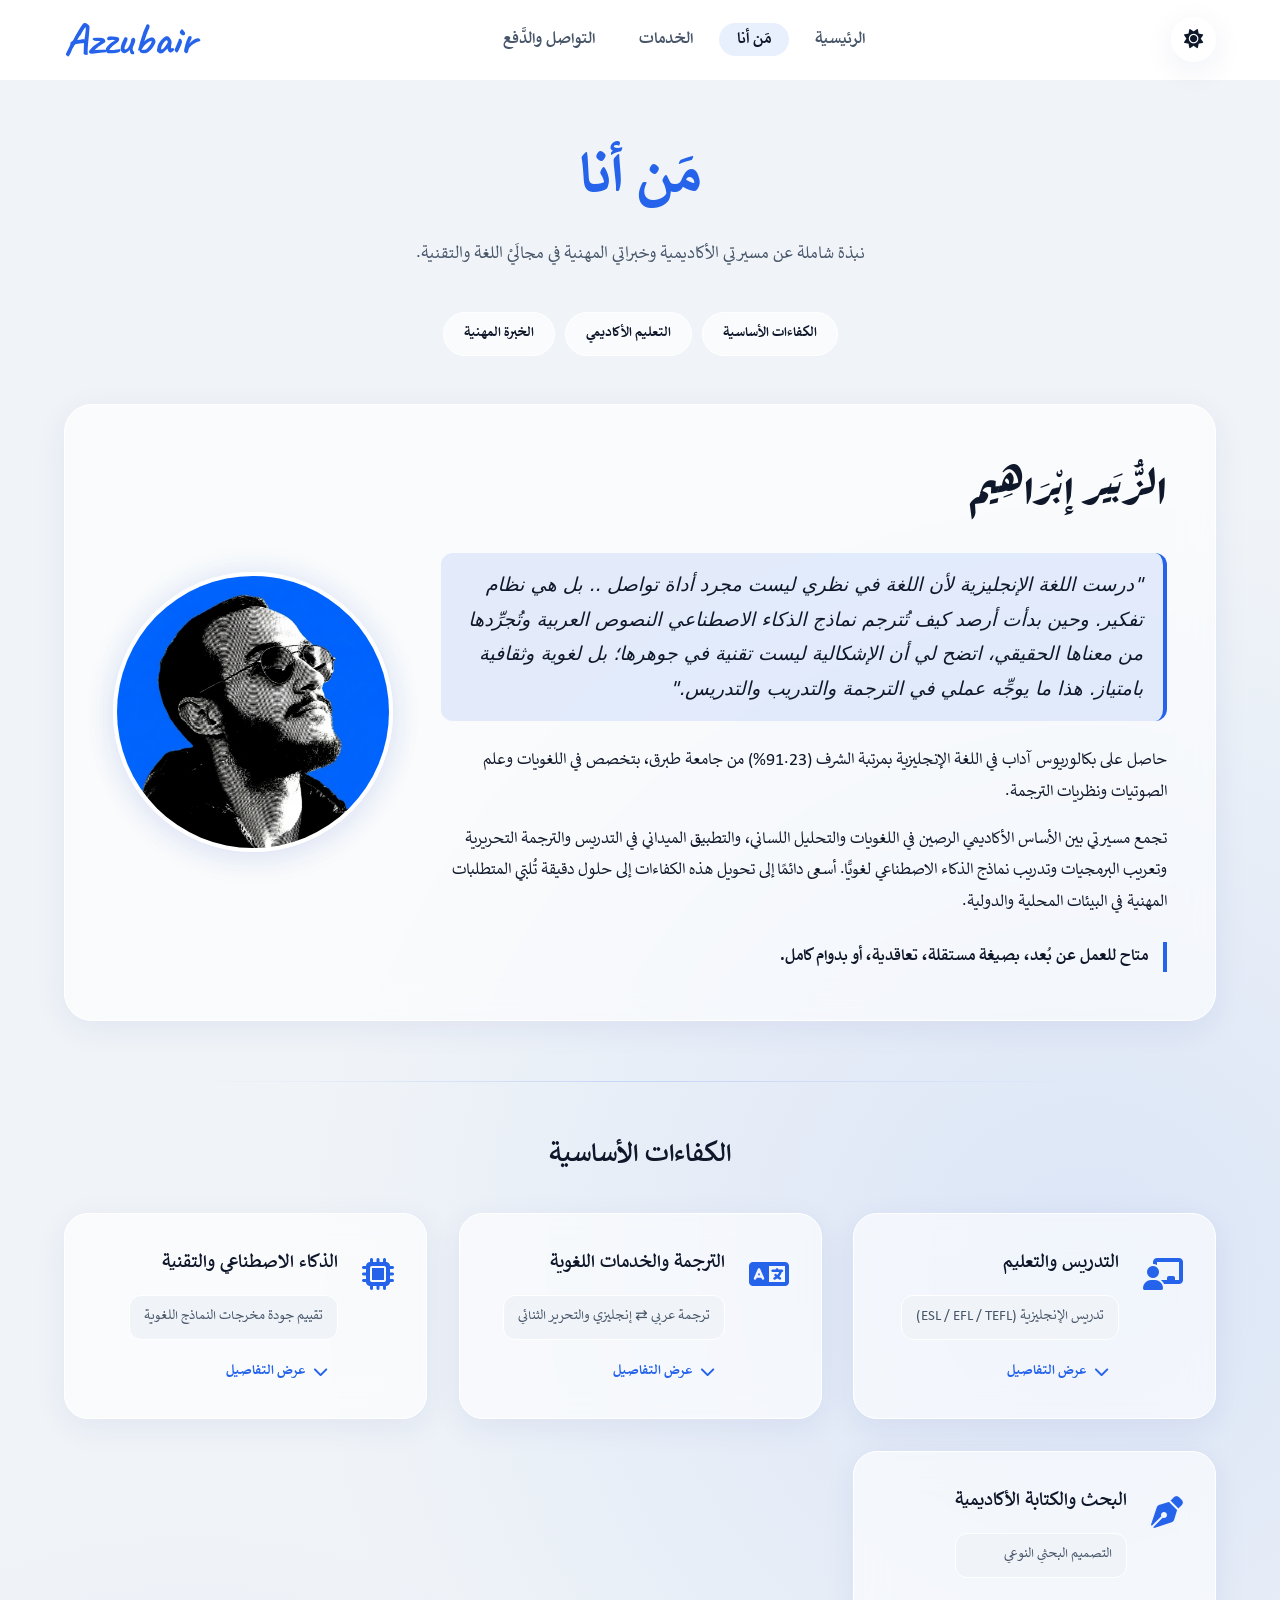
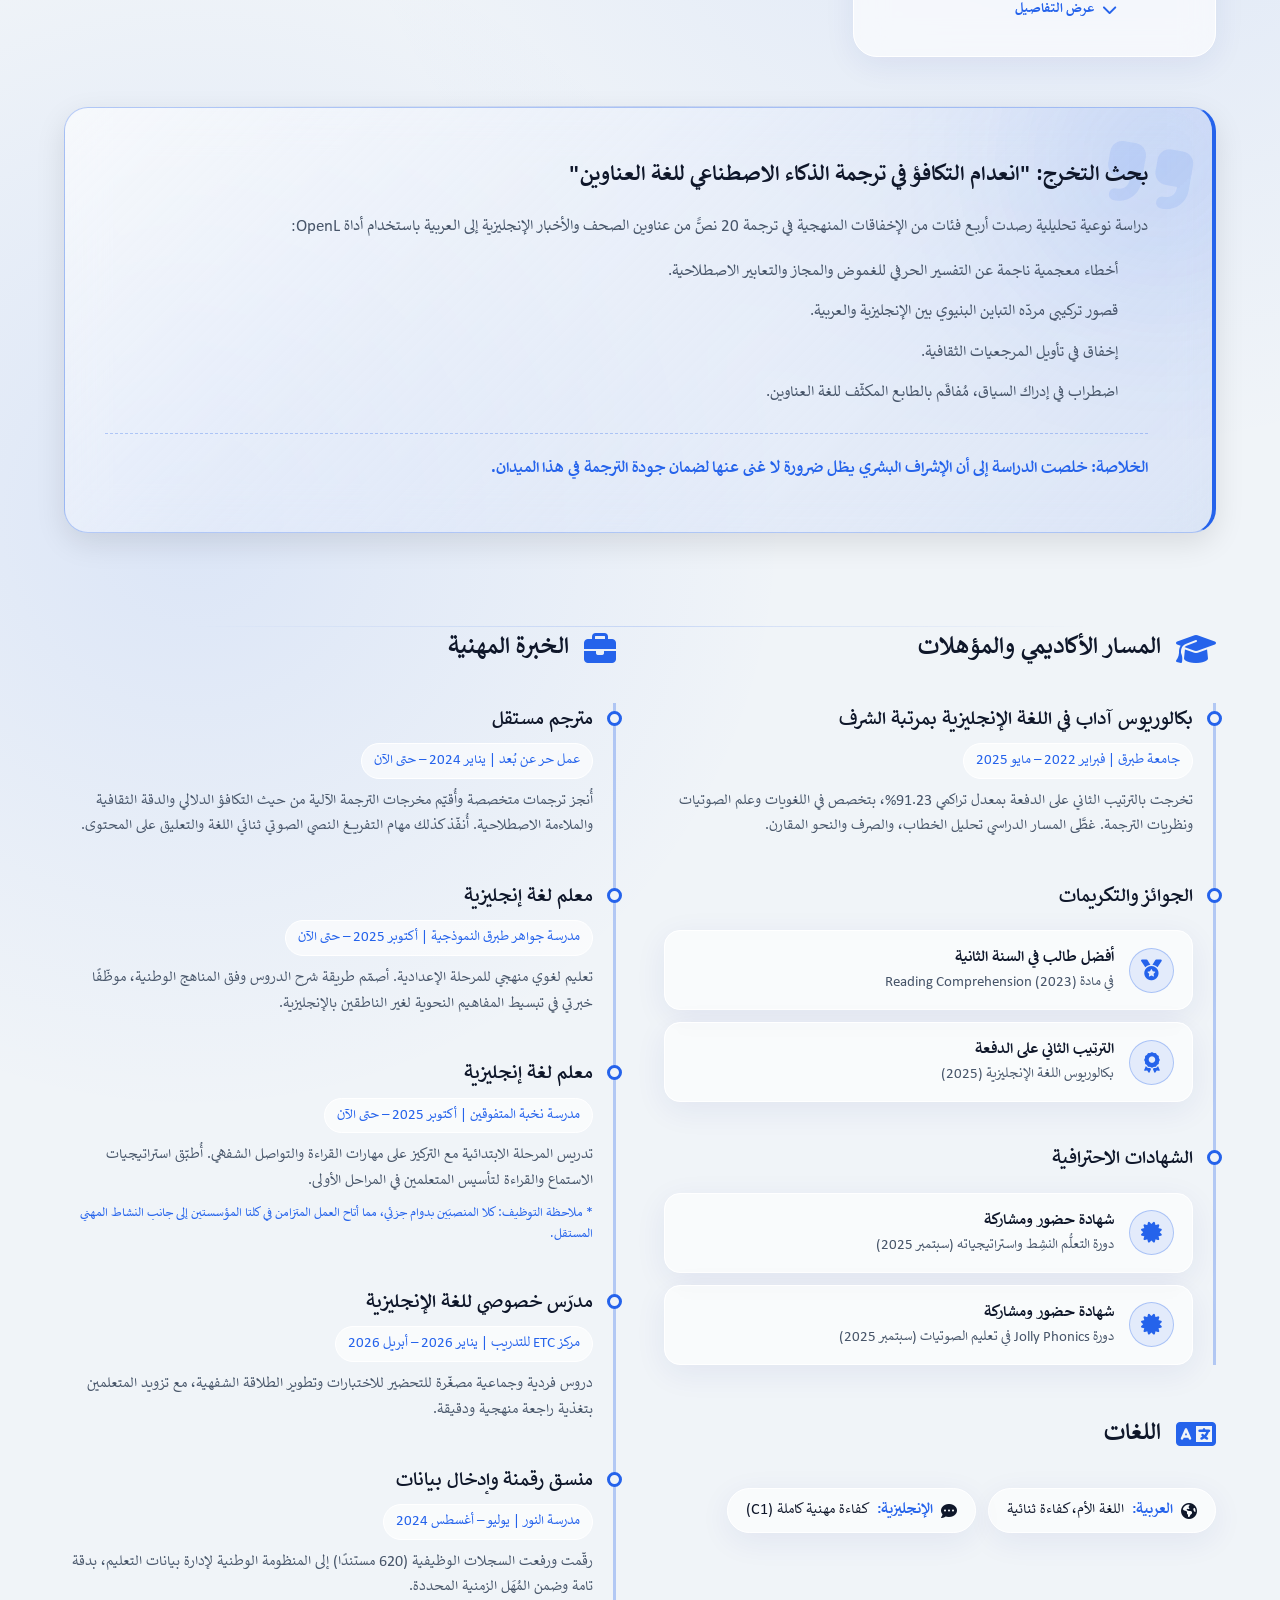
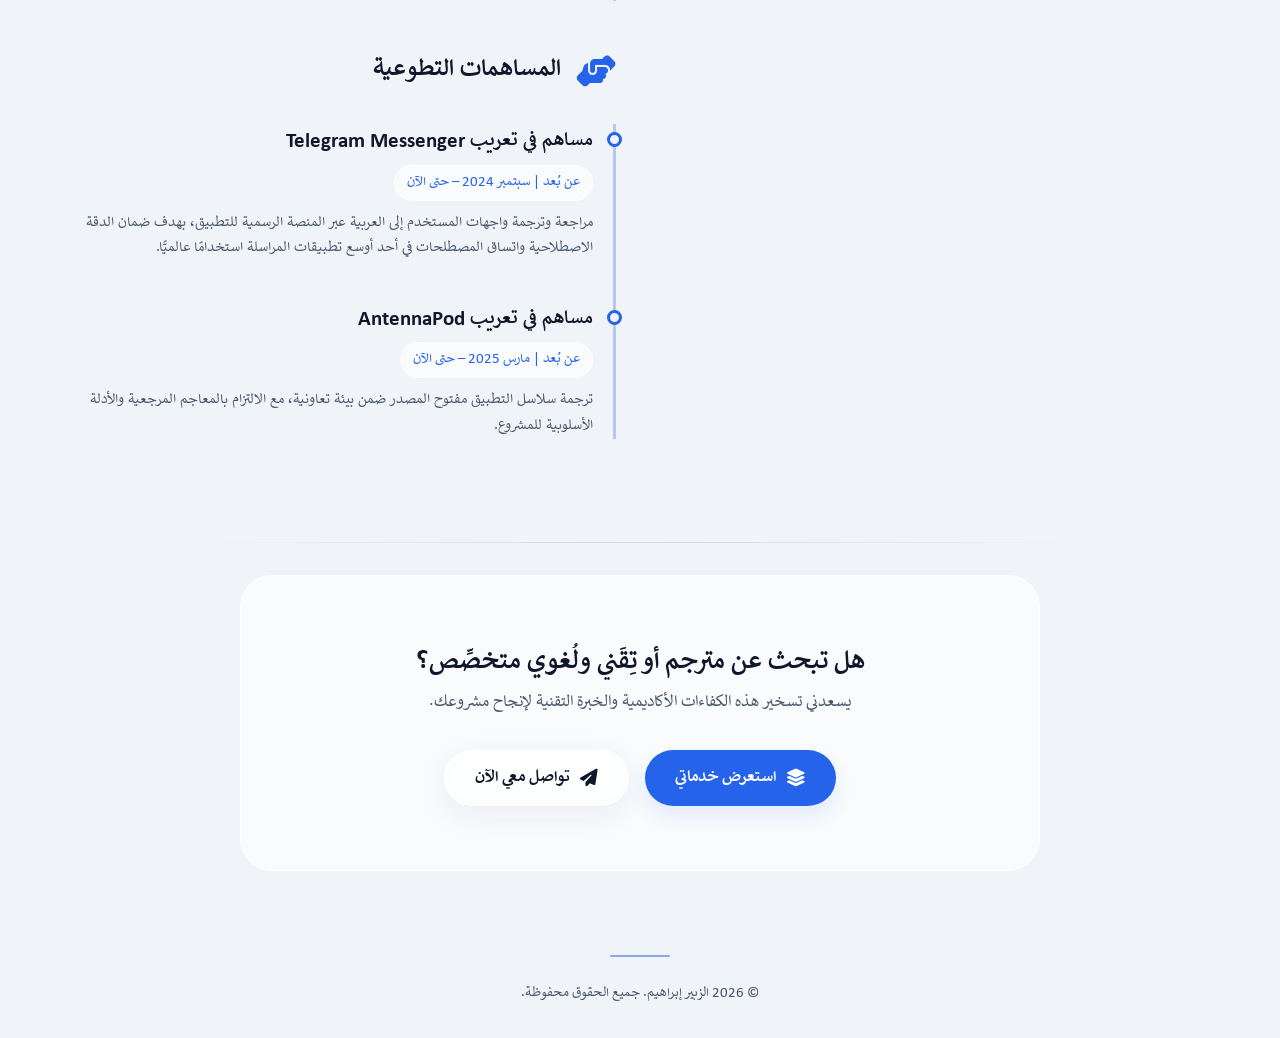
==== commit a8890580: "Update about.html" ====
--- a/about.html
+++ b/about.html
@@ -74,7 +74,7 @@
     </div>
   </section>
 
-  <section id="skills" style="padding-top: 0; padding-bottom: 50px;">
+  <section id="skills" style="padding-top: 50px; padding-bottom: 50px;">
     <div class="container">
       <h3 class="subsection-title reveal">الكفاءات الأساسية</h3>
       <div class="terms-grid">
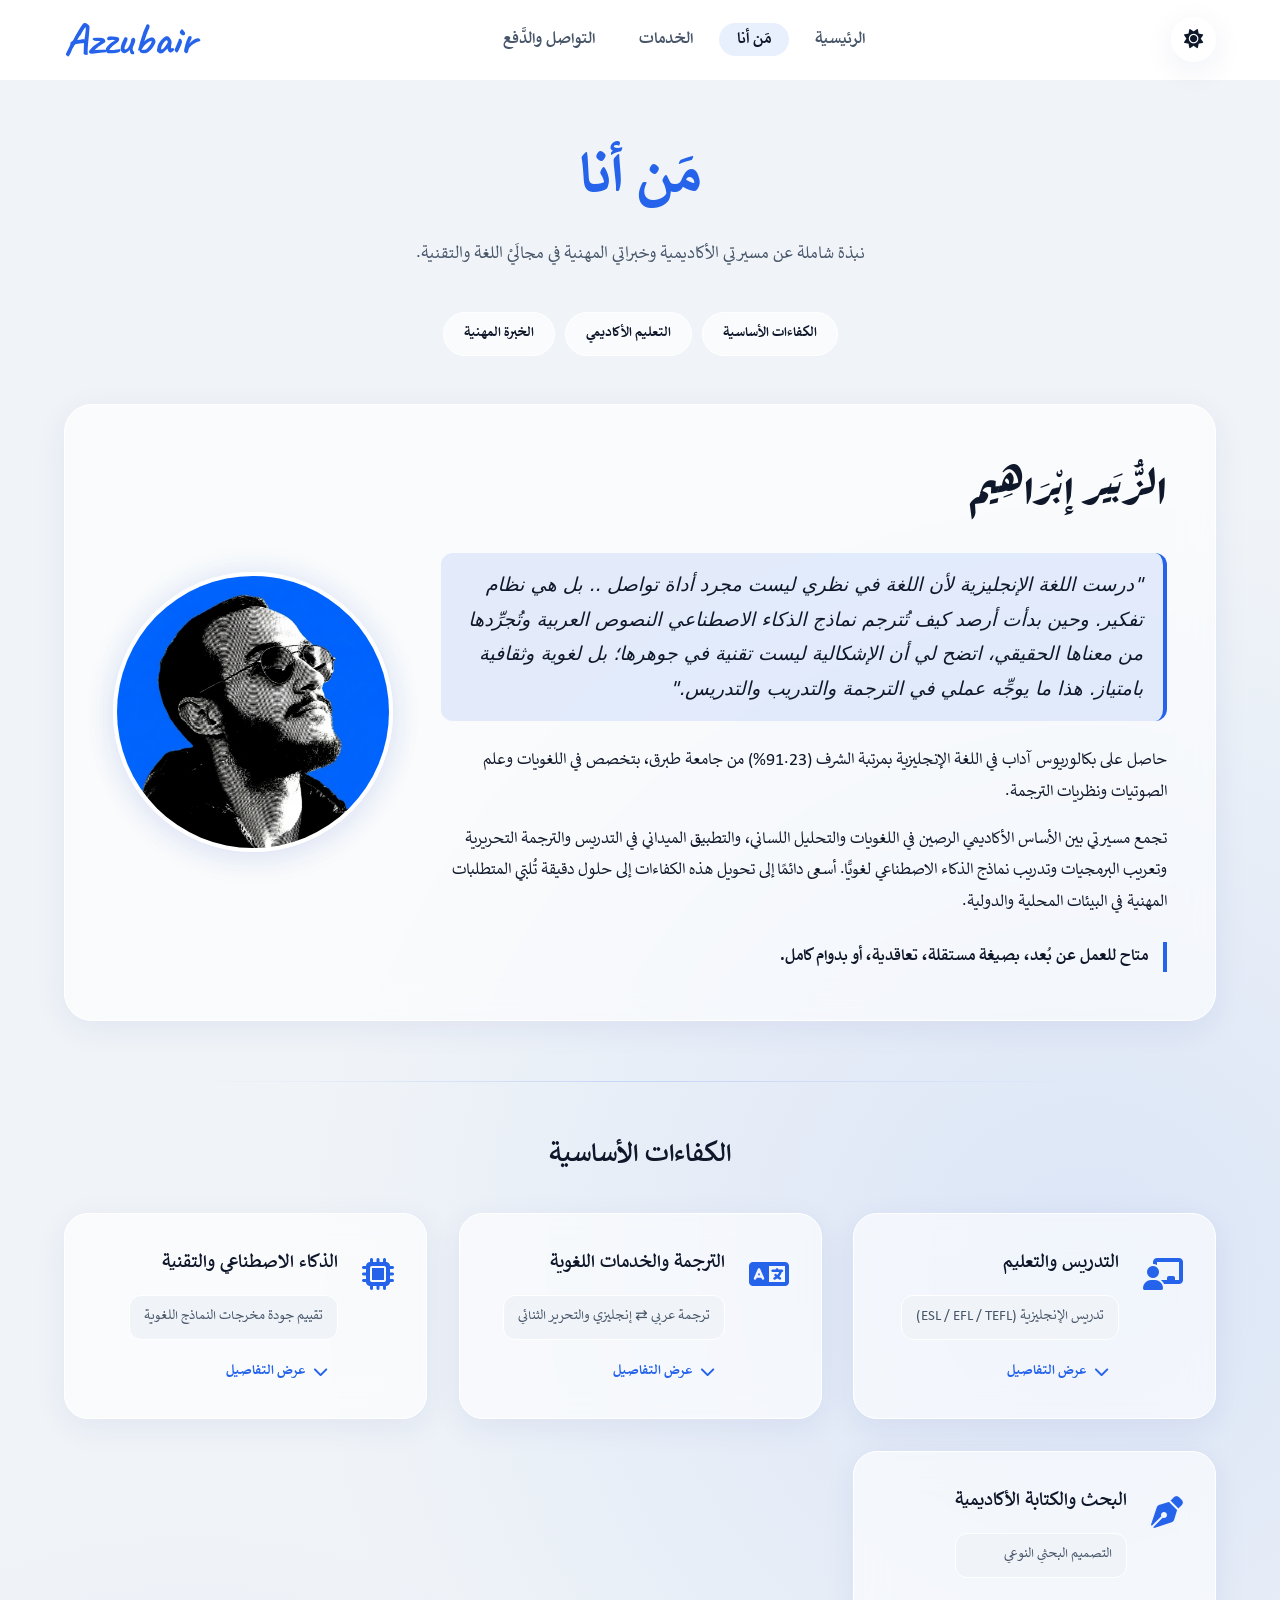
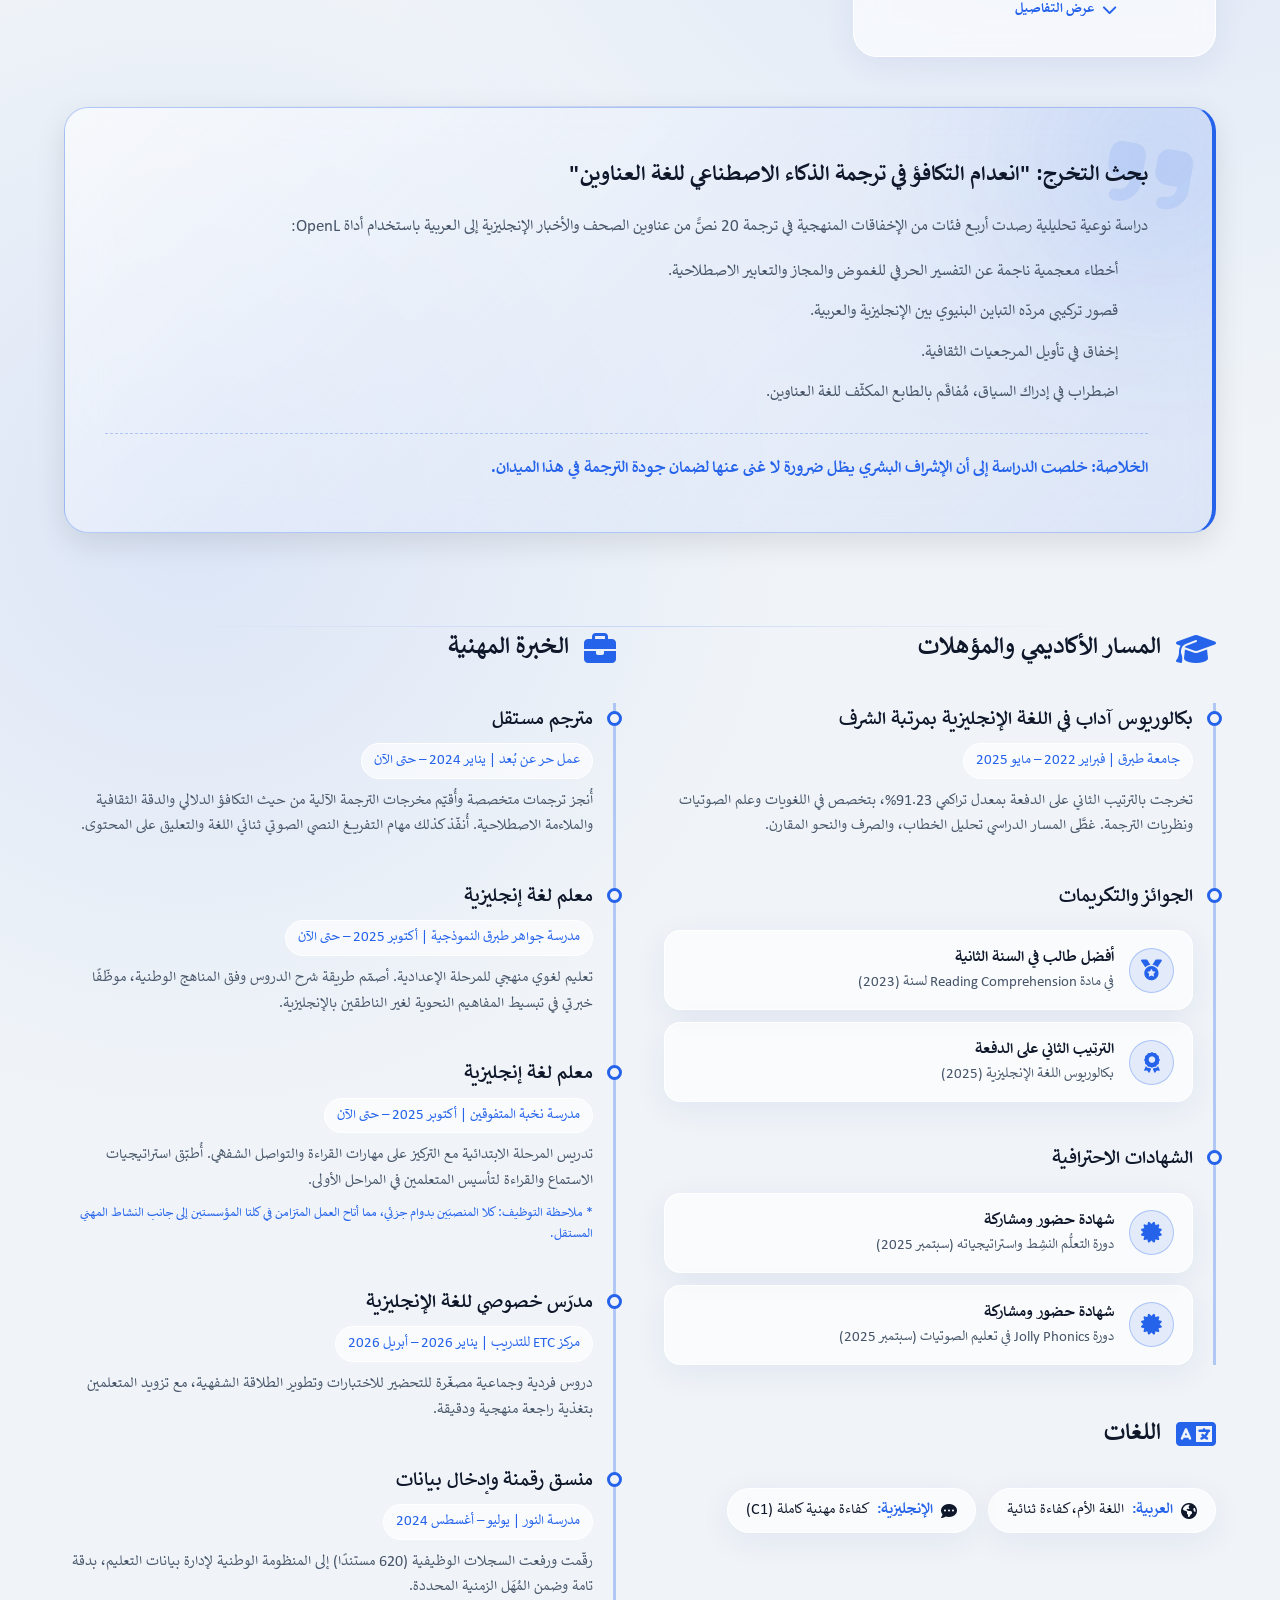
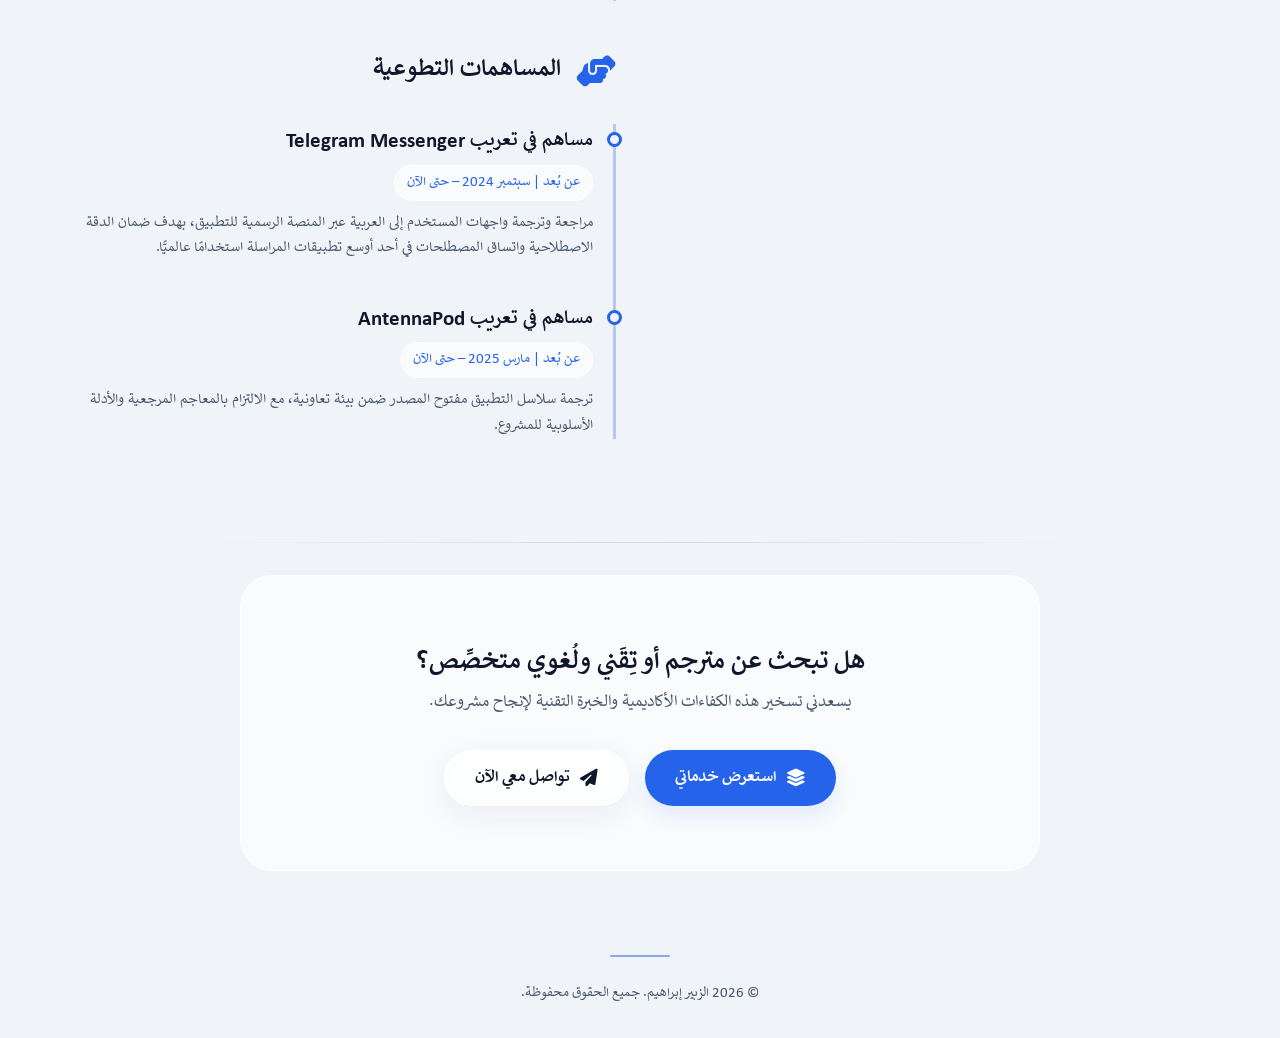
==== commit d1dc2682: "Update about.html" ====
--- a/about.html
+++ b/about.html
@@ -179,7 +179,7 @@
               <div class="awards-container">
                 <div class="award-card">
                   <div class="award-icon"><i class="fas fa-medal"></i></div>
-                  <div class="award-text"><strong>أفضل طالب في السنة الثانية</strong> في مادة Reading Comprehension (2023)</div>
+                  <div class="award-text"><strong>أفضل طالب في السنة الثانية</strong> في مادة Reading Comprehension لسنة (2023)</div>
                 </div>
                 <div class="award-card">
                   <div class="award-icon"><i class="fas fa-award"></i></div>
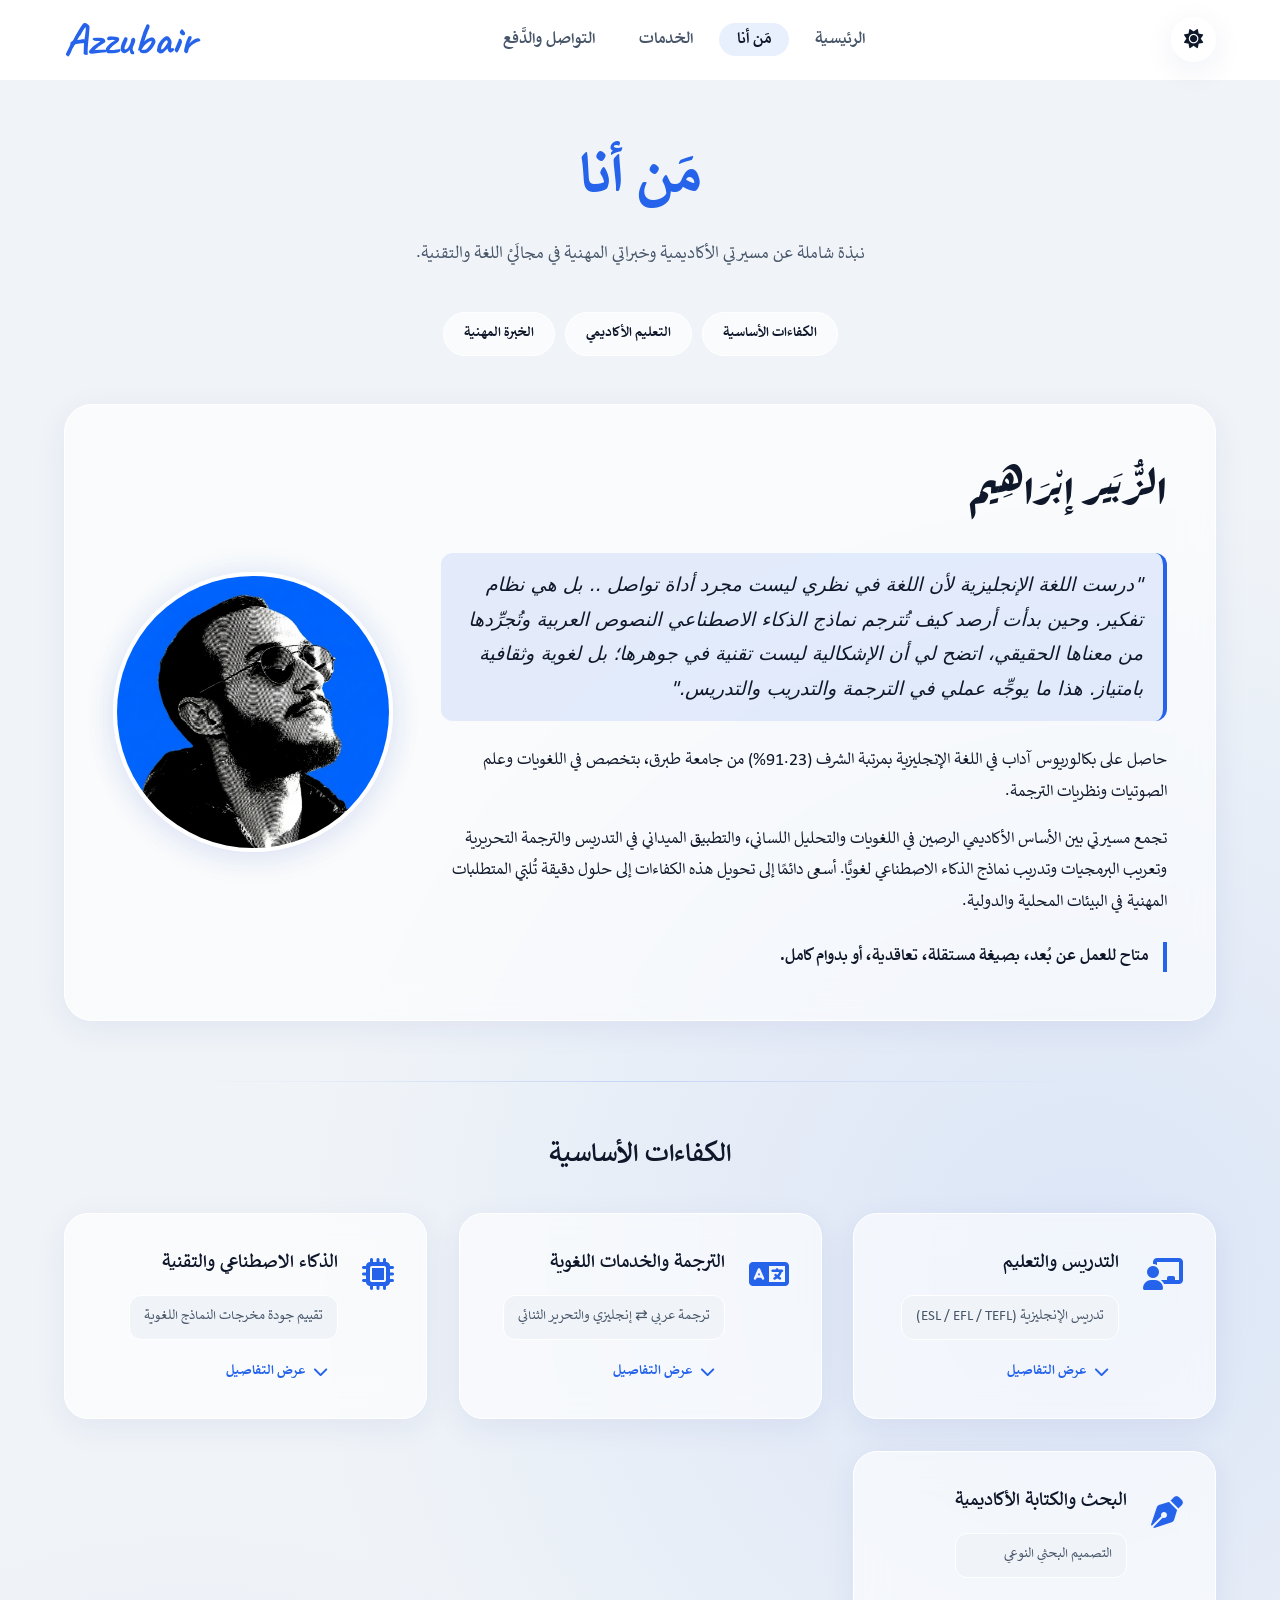
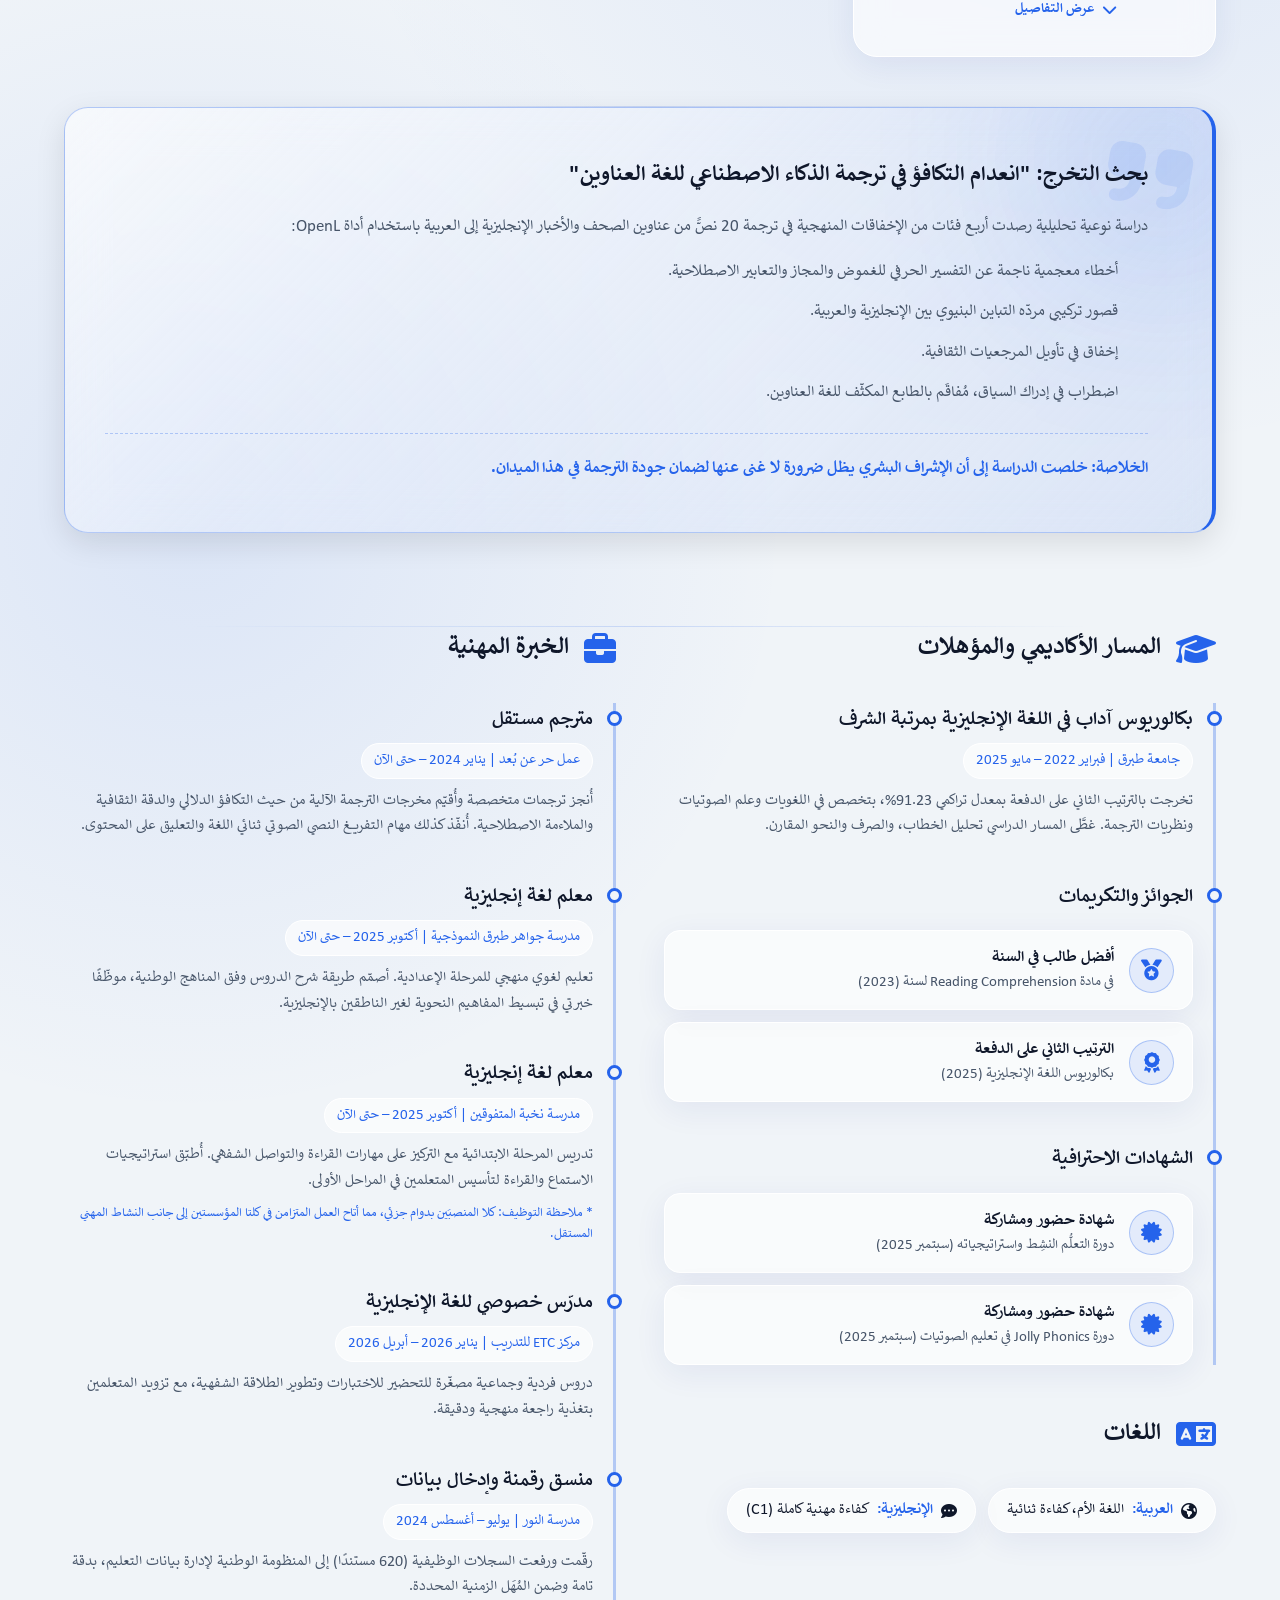
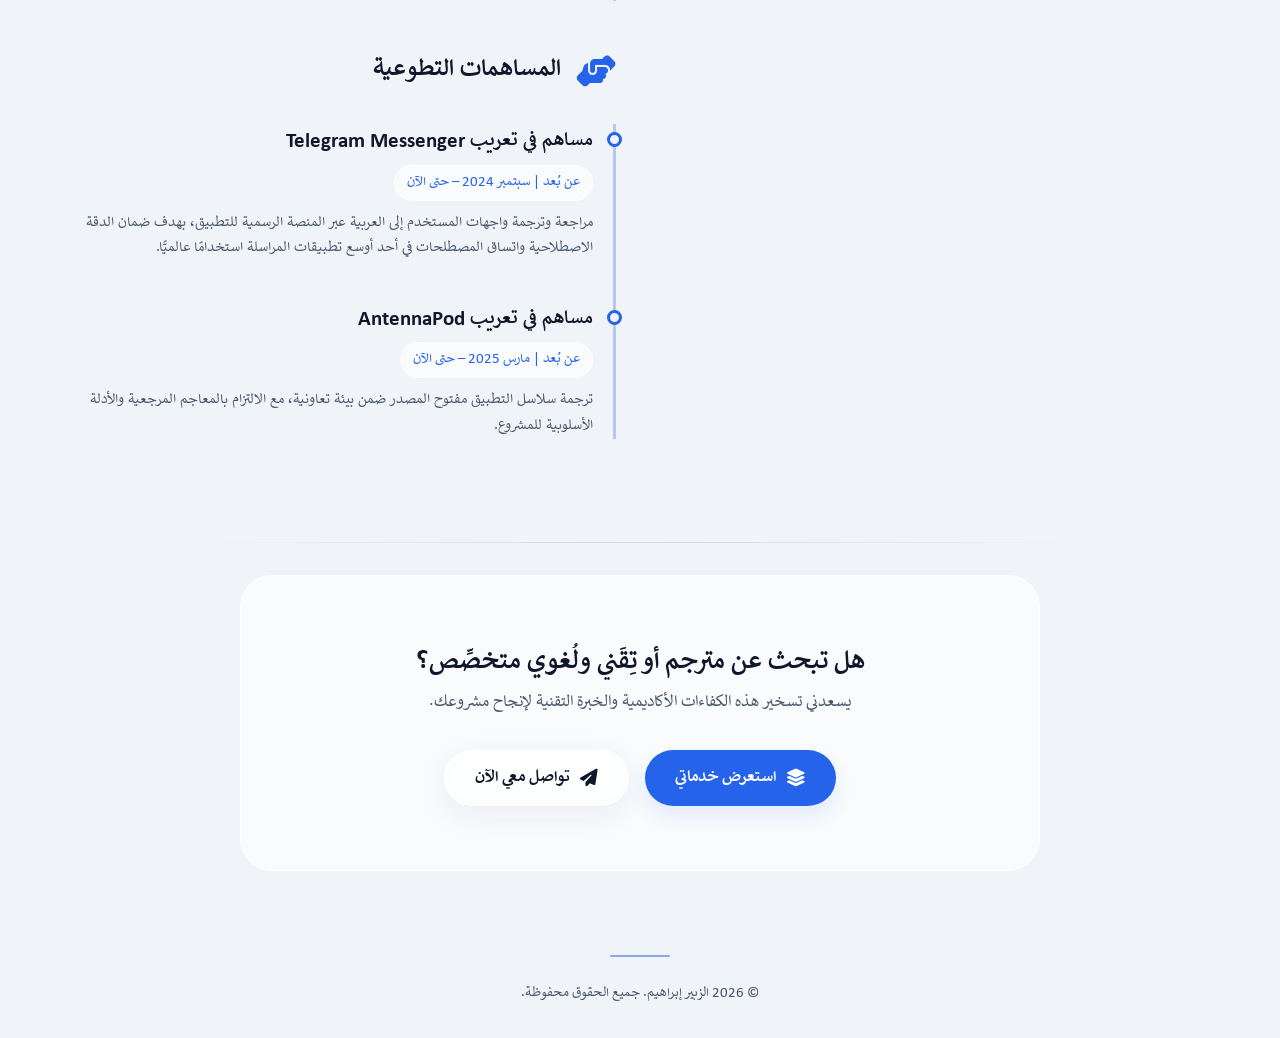
==== commit 1448570b: "Update about.html" ====
--- a/about.html
+++ b/about.html
@@ -179,7 +179,7 @@
               <div class="awards-container">
                 <div class="award-card">
                   <div class="award-icon"><i class="fas fa-medal"></i></div>
-                  <div class="award-text"><strong>أفضل طالب في السنة الثانية</strong> في مادة Reading Comprehension لسنة (2023)</div>
+                  <div class="award-text"><strong>أفضل طالب في السنة</strong> في مادة Reading Comprehension لسنة (2023)</div>
                 </div>
                 <div class="award-card">
                   <div class="award-icon"><i class="fas fa-award"></i></div>
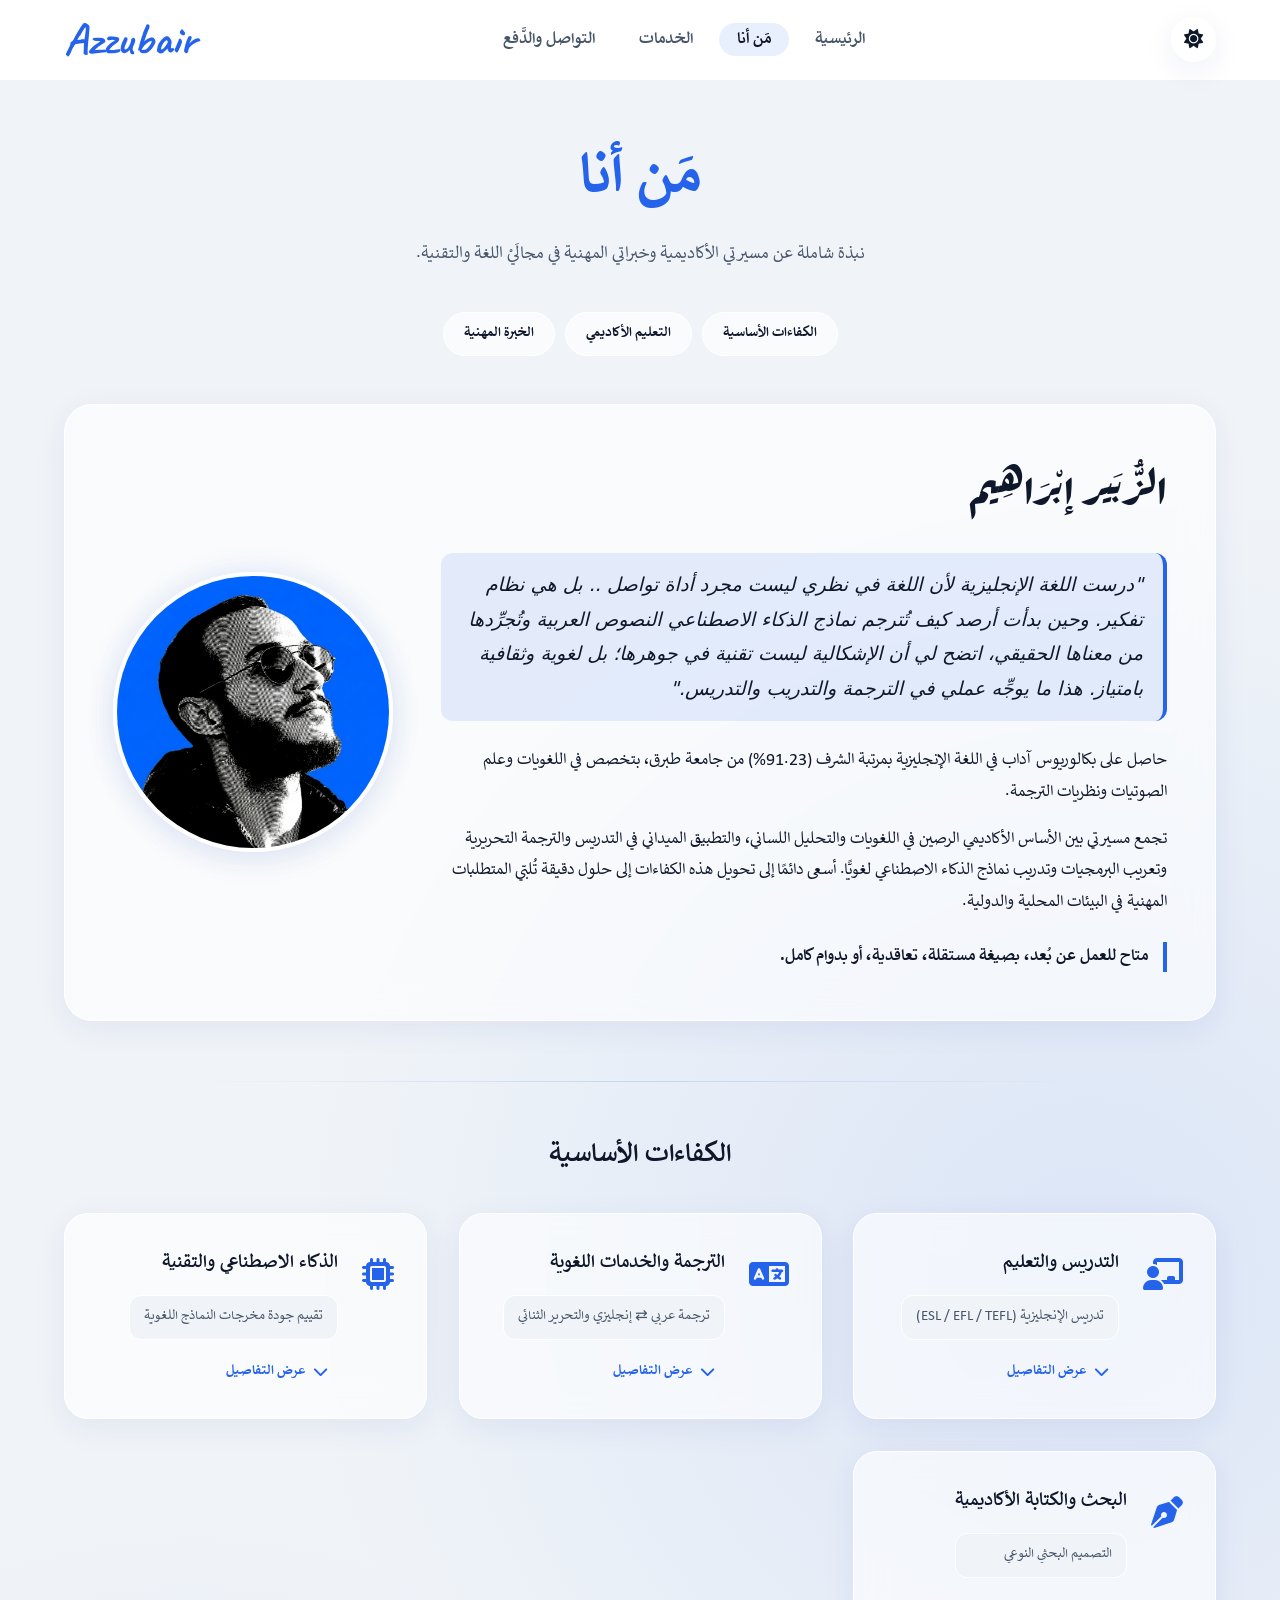
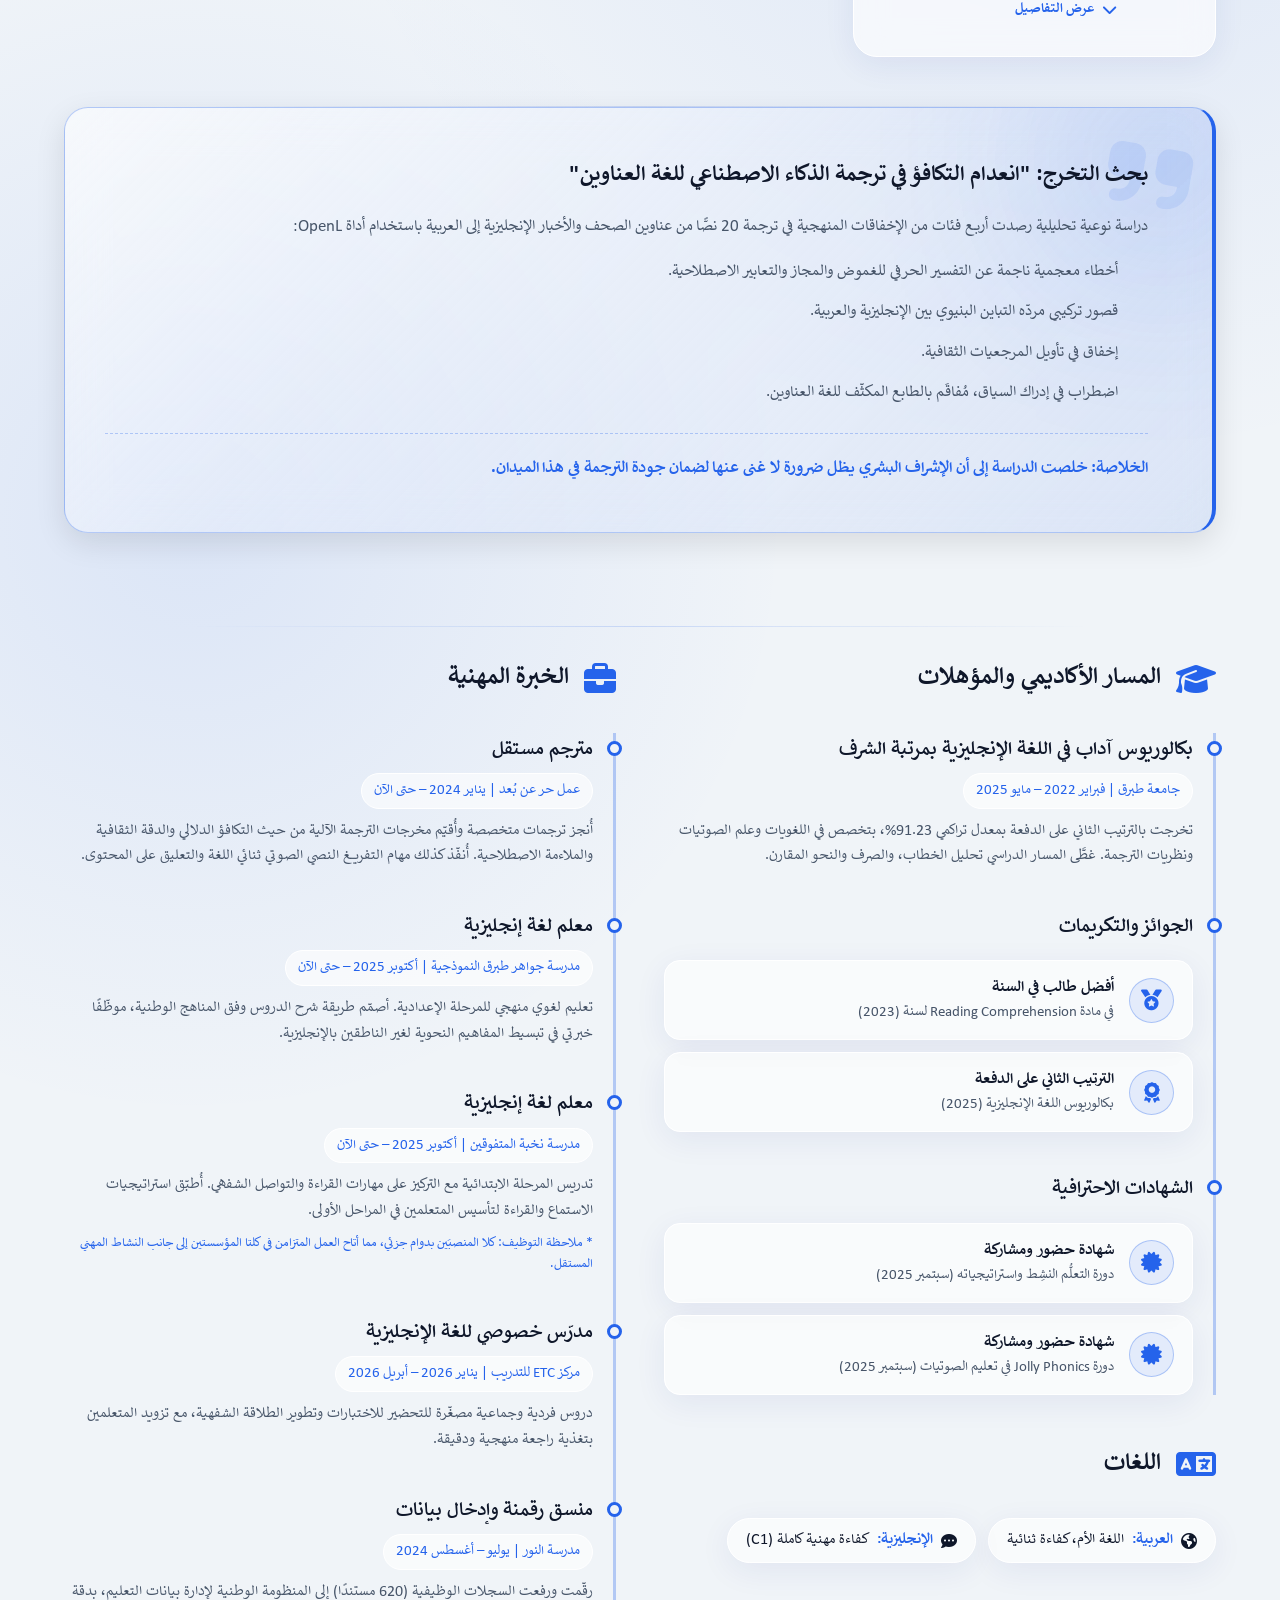
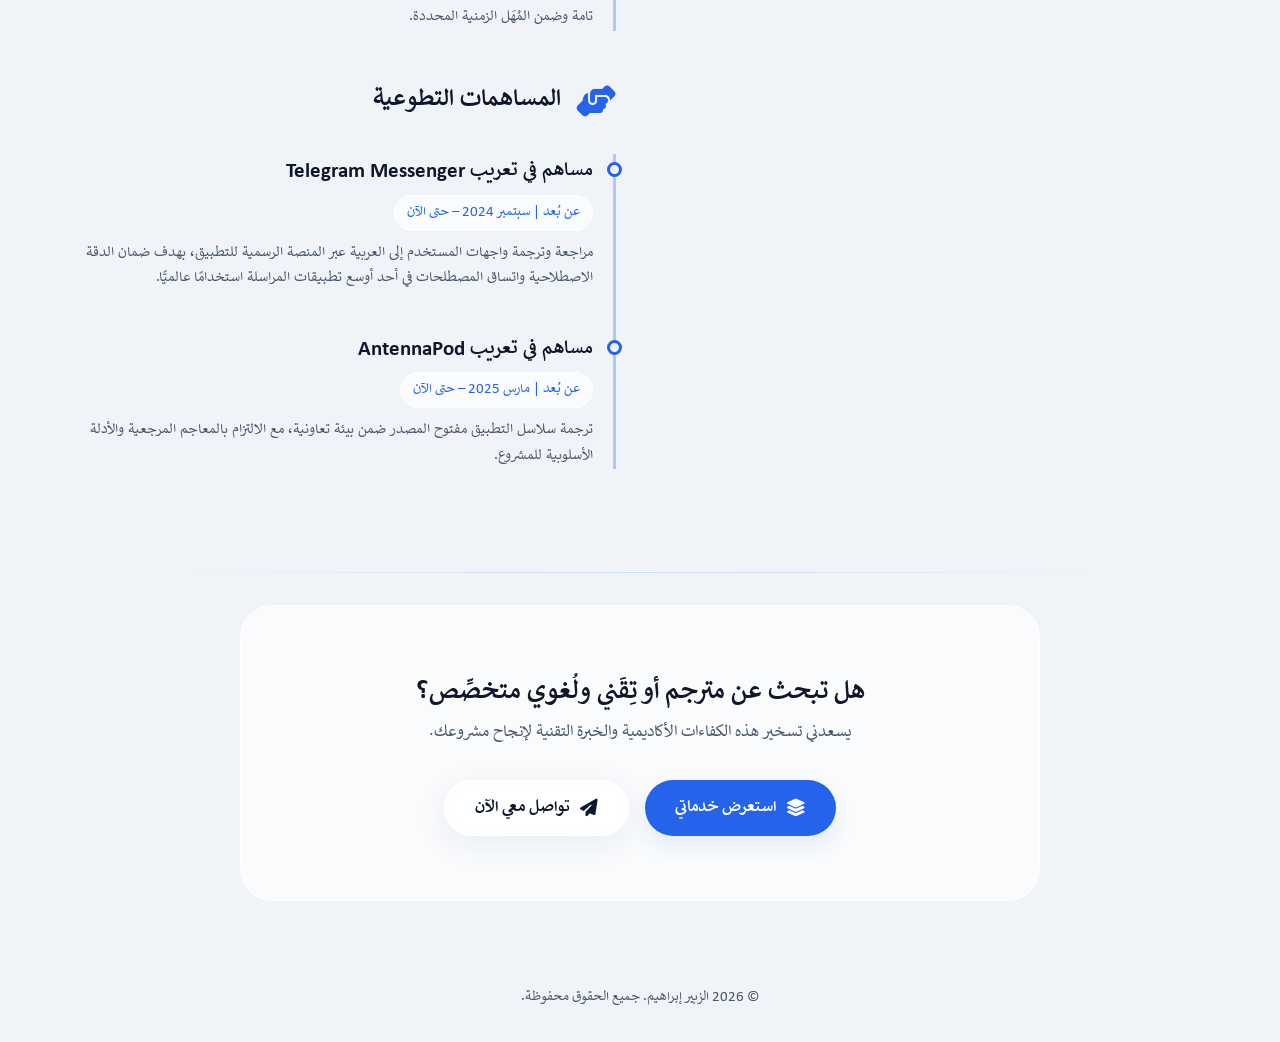
==== commit 3c08e52a: "Update about.html" ====
--- a/about.html
+++ b/about.html
@@ -141,7 +141,7 @@
       <div class="research-highlight reveal">
         <i class="fas fa-quote-right"></i>
         <h3>بحث التخرج: "انعدام التكافؤ في ترجمة الذكاء الاصطناعي للغة العناوين"</h3>
-        <p>دراسة نوعية تحليلية رصدت أربع فئات من الإخفاقات المنهجية في ترجمة 20 نصًّ من عناوين الصحف والأخبار الإنجليزية إلى العربية باستخدام أداة OpenL:</p>
+        <p>دراسة نوعية تحليلية رصدت أربع فئات من الإخفاقات المنهجية في ترجمة 20 نصًّا من عناوين الصحف والأخبار الإنجليزية إلى العربية باستخدام أداة OpenL:</p>
         <ul>
           <li>أخطاء معجمية ناجمة عن التفسير الحرفي للغموض والمجاز والتعابير الاصطلاحية.</li>
           <li>قصور تركيبي مردّه التباين البنيوي بين الإنجليزية والعربية.</li>
@@ -155,7 +155,7 @@
     </div>
   </section>
 
-  <section id="education" style="padding-top: 0;">
+  <section id="education" style="padding-top: 30px;">
     <div class="container">
       <div class="resume-grid">
         
--- a/css/style.css
+++ b/css/style.css
@@ -434,4 +434,75 @@
   .btn { padding: 11px 22px; font-size: 1.05rem; }
   .section-title h2 { font-size: 1.8rem; }
   .contact-box { padding: 2rem 1rem; }
+}
+
+/* ── 10. GOATCOUNTER VISITOR COUNTER (MINIMAL & INLINE) ── */
+.glass-counter-wrapper {
+  display: flex;
+  justify-content: center;
+  margin-bottom: 1.5rem; /* مسافة بين العداد والخط الفاصل */
+  opacity: 0.85;
+}
+.glass-counter {
+  display: inline-flex;
+  align-items: center;
+  background: var(--bg-glass);
+  backdrop-filter: blur(16px);
+  -webkit-backdrop-filter: blur(16px);
+  border: 1px solid var(--border-glass);
+  padding: 6px 16px; /* هوامش مصغرة جداً */
+  border-radius: 50px;
+  box-shadow: var(--shadow-glass);
+  transition: all 0.4s ease;
+}
+.glass-counter:hover {
+  transform: translateY(-2px);
+  border-color: var(--primary);
+  box-shadow: 0 5px 20px var(--primary-glass);
+  opacity: 1;
+}
+.counter-data {
+  display: flex;
+  flex-direction: row; /* جعل النص والرقم على نفس السطر */
+  align-items: center;
+  gap: 8px; /* مسافة خفيفة بين الكلمة والرقم */
+}
+.counter-label, .counter-number {
+  font-size: 0.9rem; /* توحيد حجم الخط للكلمة والرقم */
+  font-weight: bold;
+}
+.counter-label {
+  color: var(--text-muted);
+}
+.counter-number {
+  color: var(--text-main);
+  font-family: system-ui, -apple-system, sans-serif;
+  letter-spacing: 0.5px;
+  direction: ltr; 
+}
+
+/* تصميم الخط الفاصل */
+.footer-divider {
+  display: block;
+  width: 60px;
+  height: 2px;
+  background: var(--primary);
+  margin: 0 auto 1.5rem auto; /* توسيط الخط ومسافة أسفله */
+  border-radius: 2px;
+  opacity: 0.5;
+}
+
+/* تعديل الفوتر العام */
+footer {
+  text-align: center;
+  padding: 2rem 0; 
+  color: var(--text-muted);
+  position: relative;
+}
+footer::before {
+  content: none; /* إيقاف الخط القديم */
+}
+.copyright-text {
+  font-size: 0.93rem;
+  margin: 0;
 }
